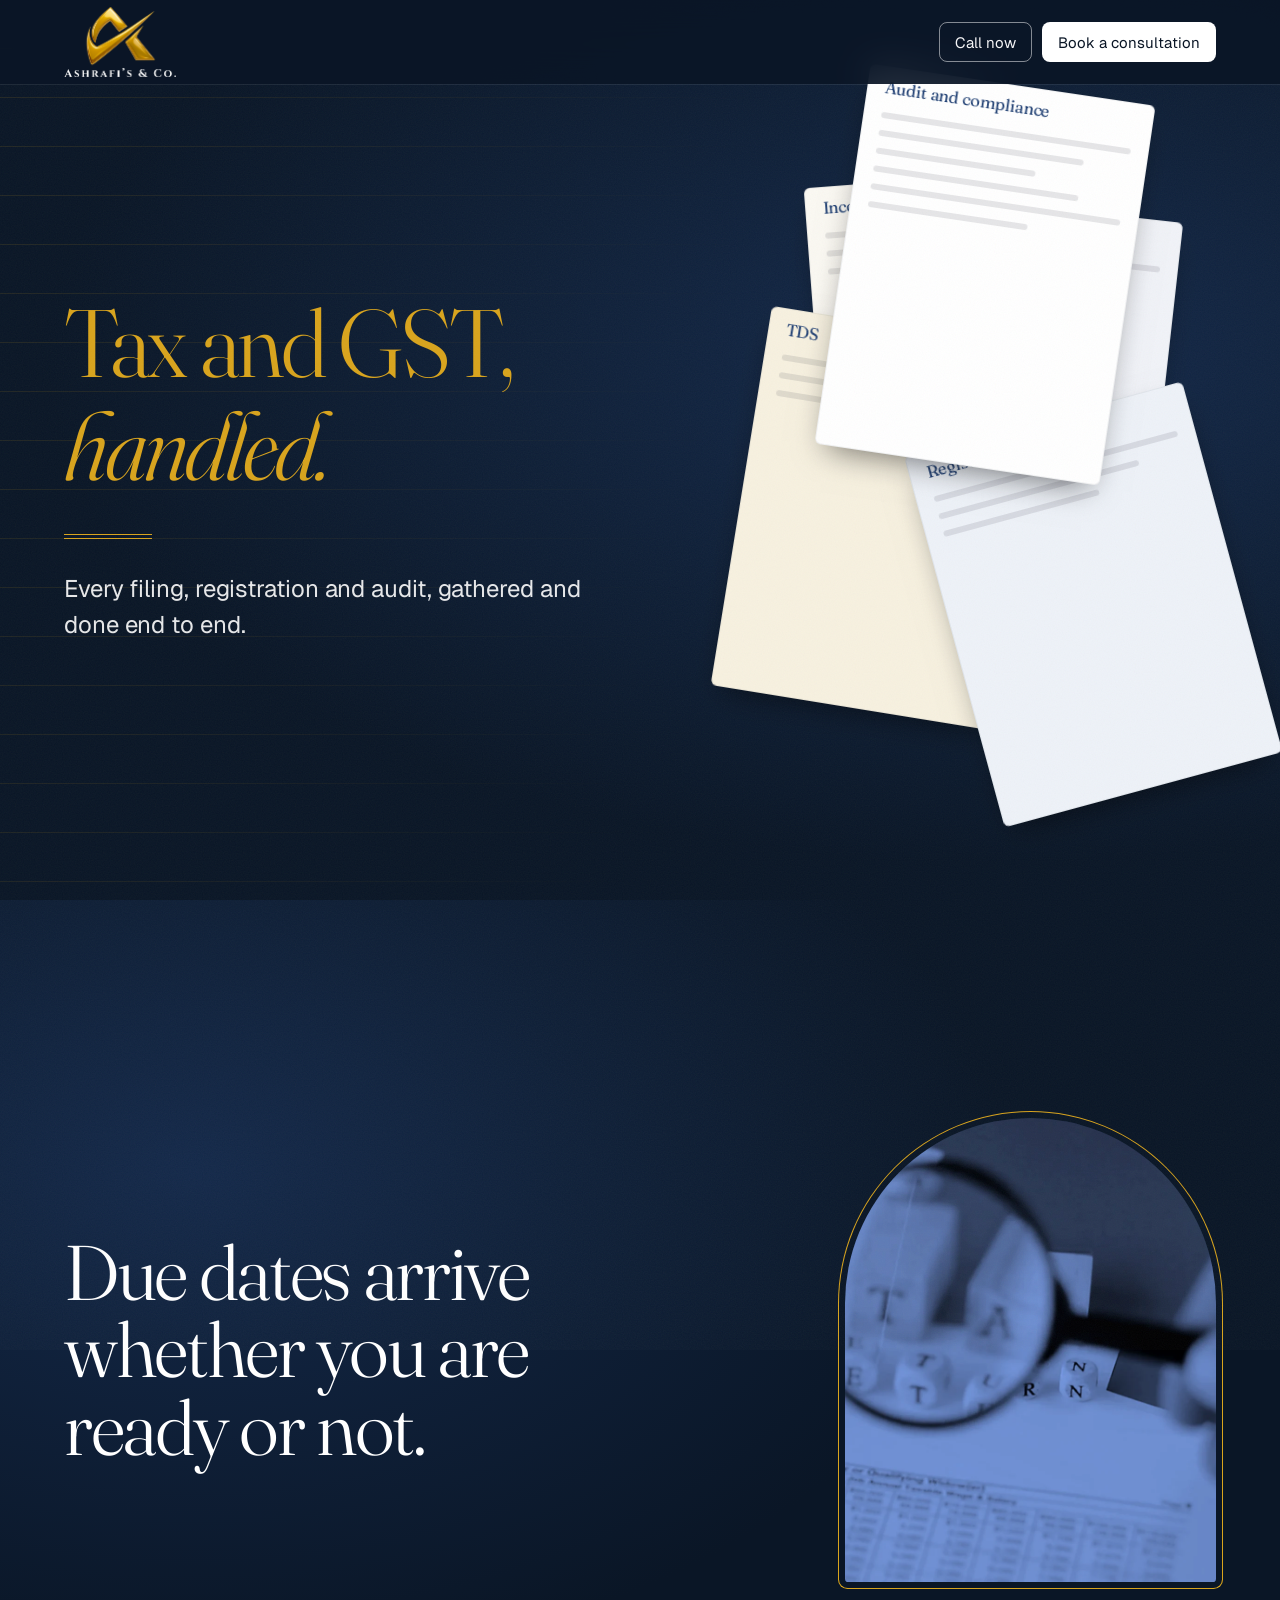
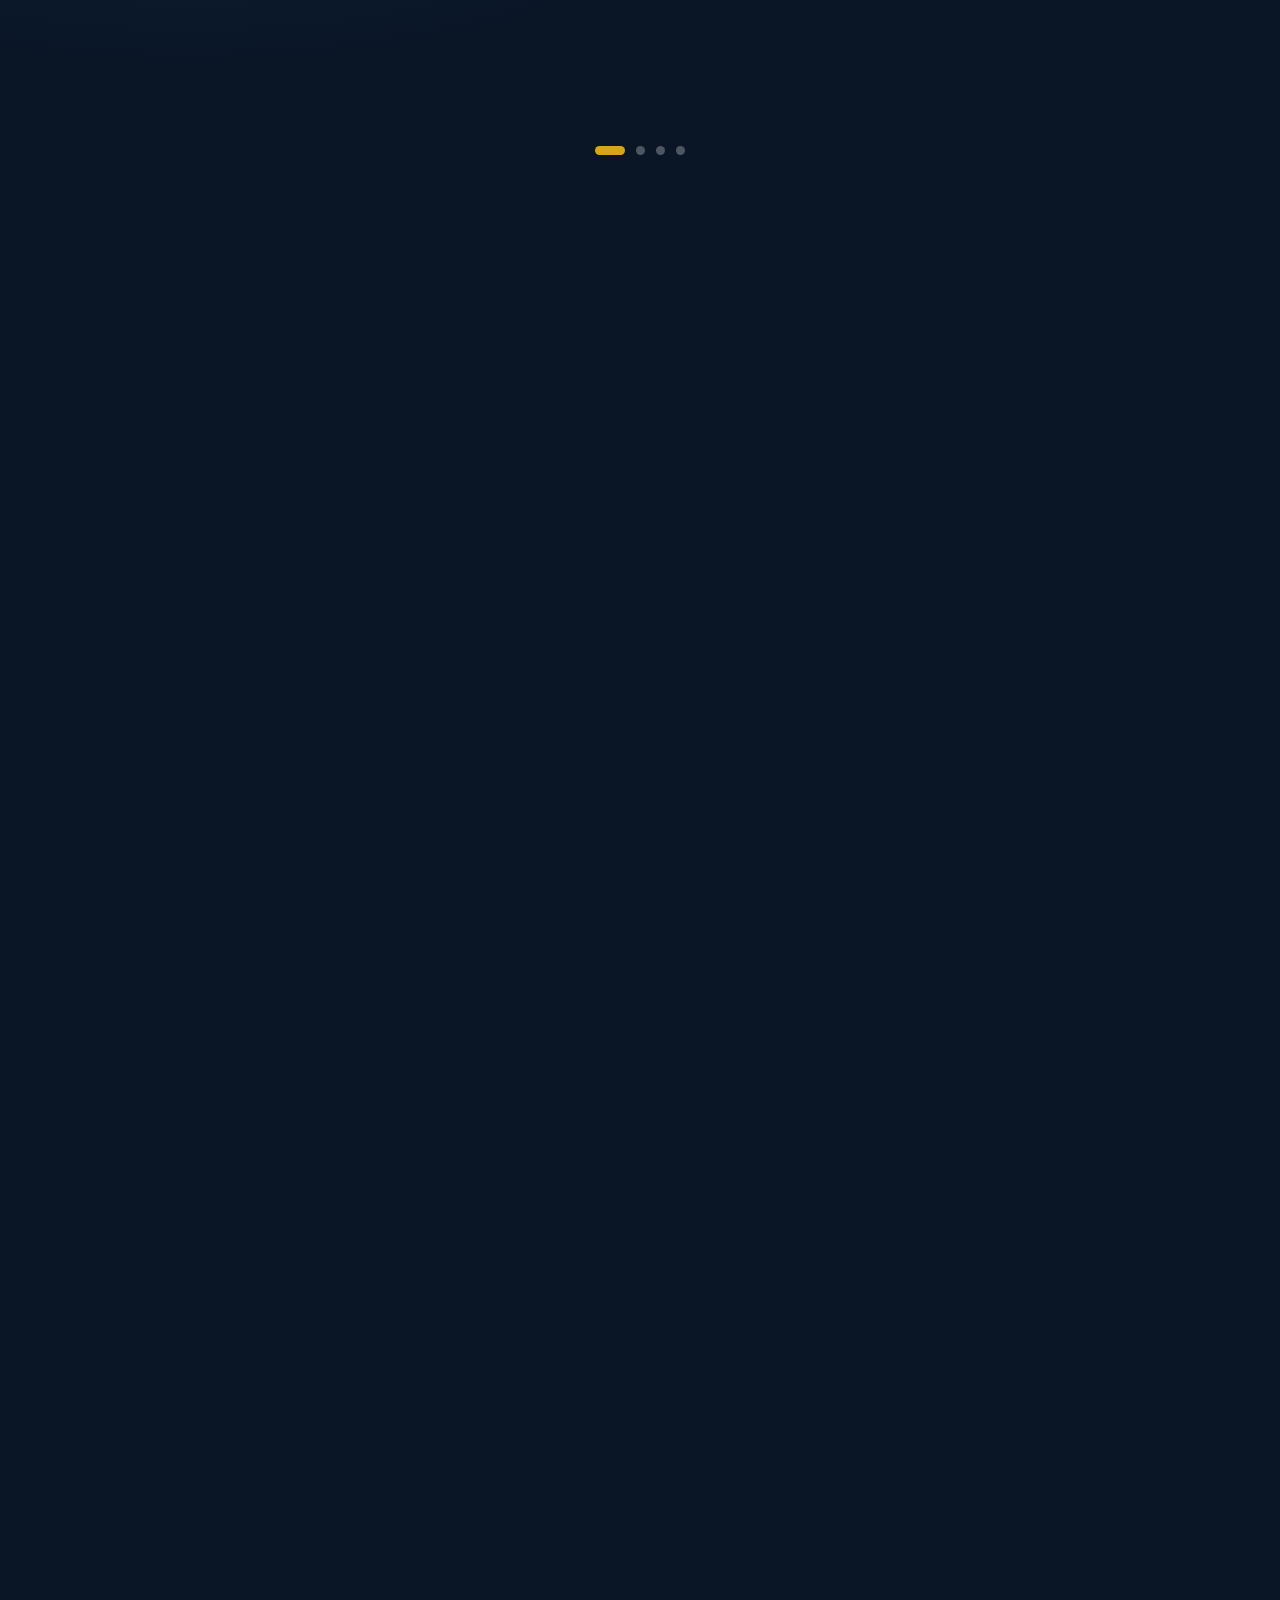
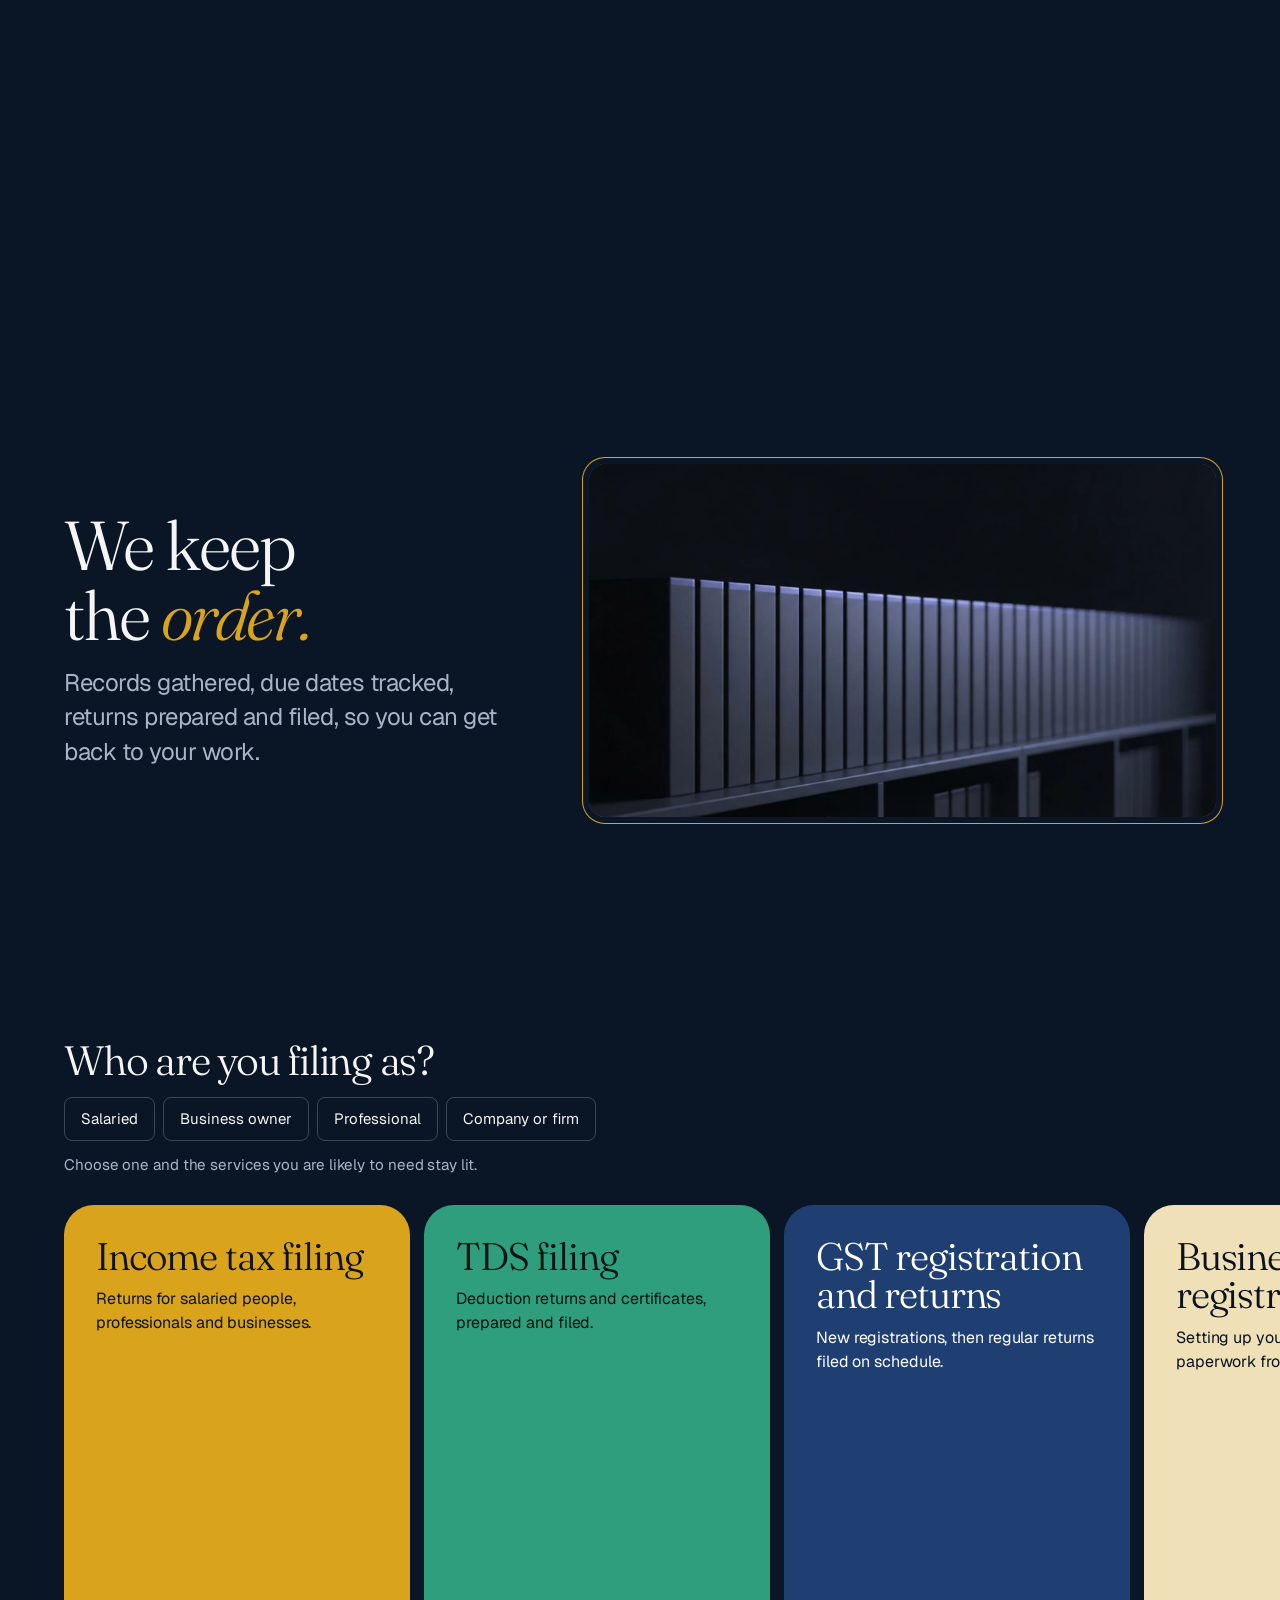
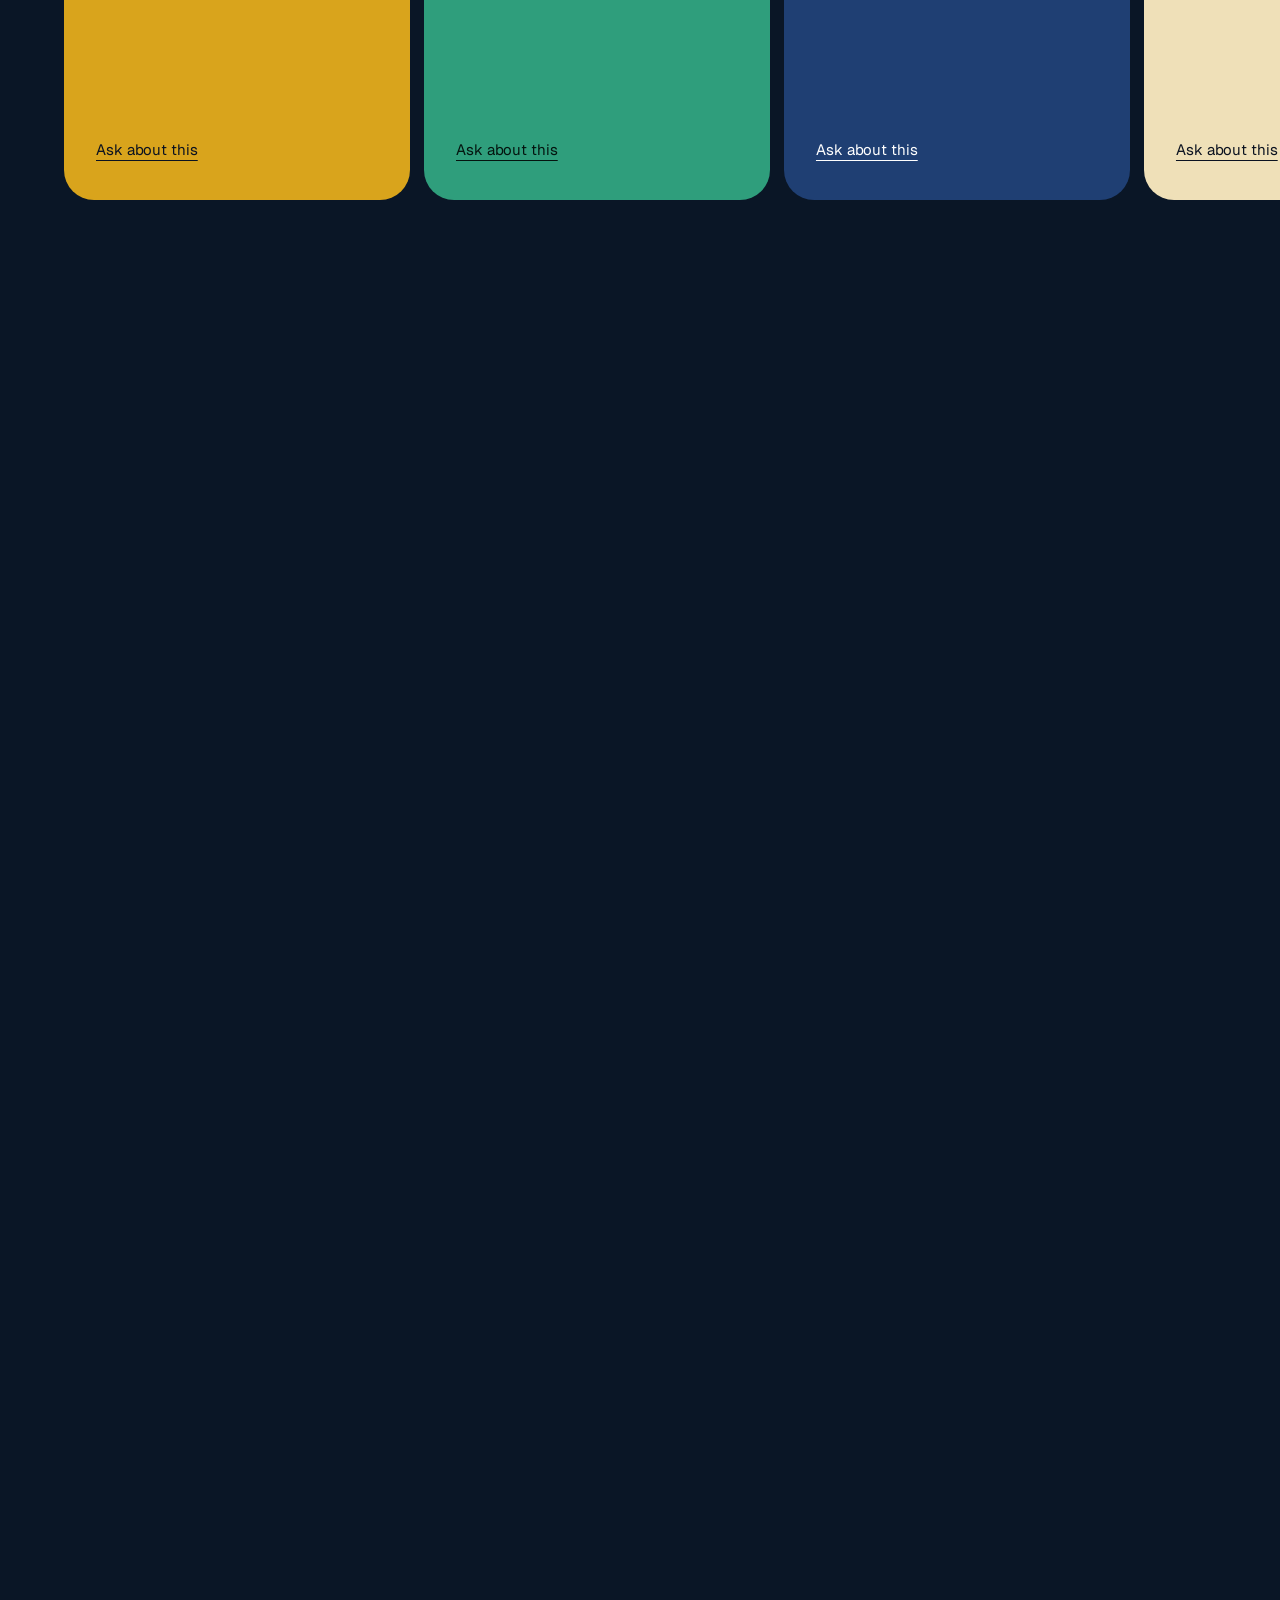
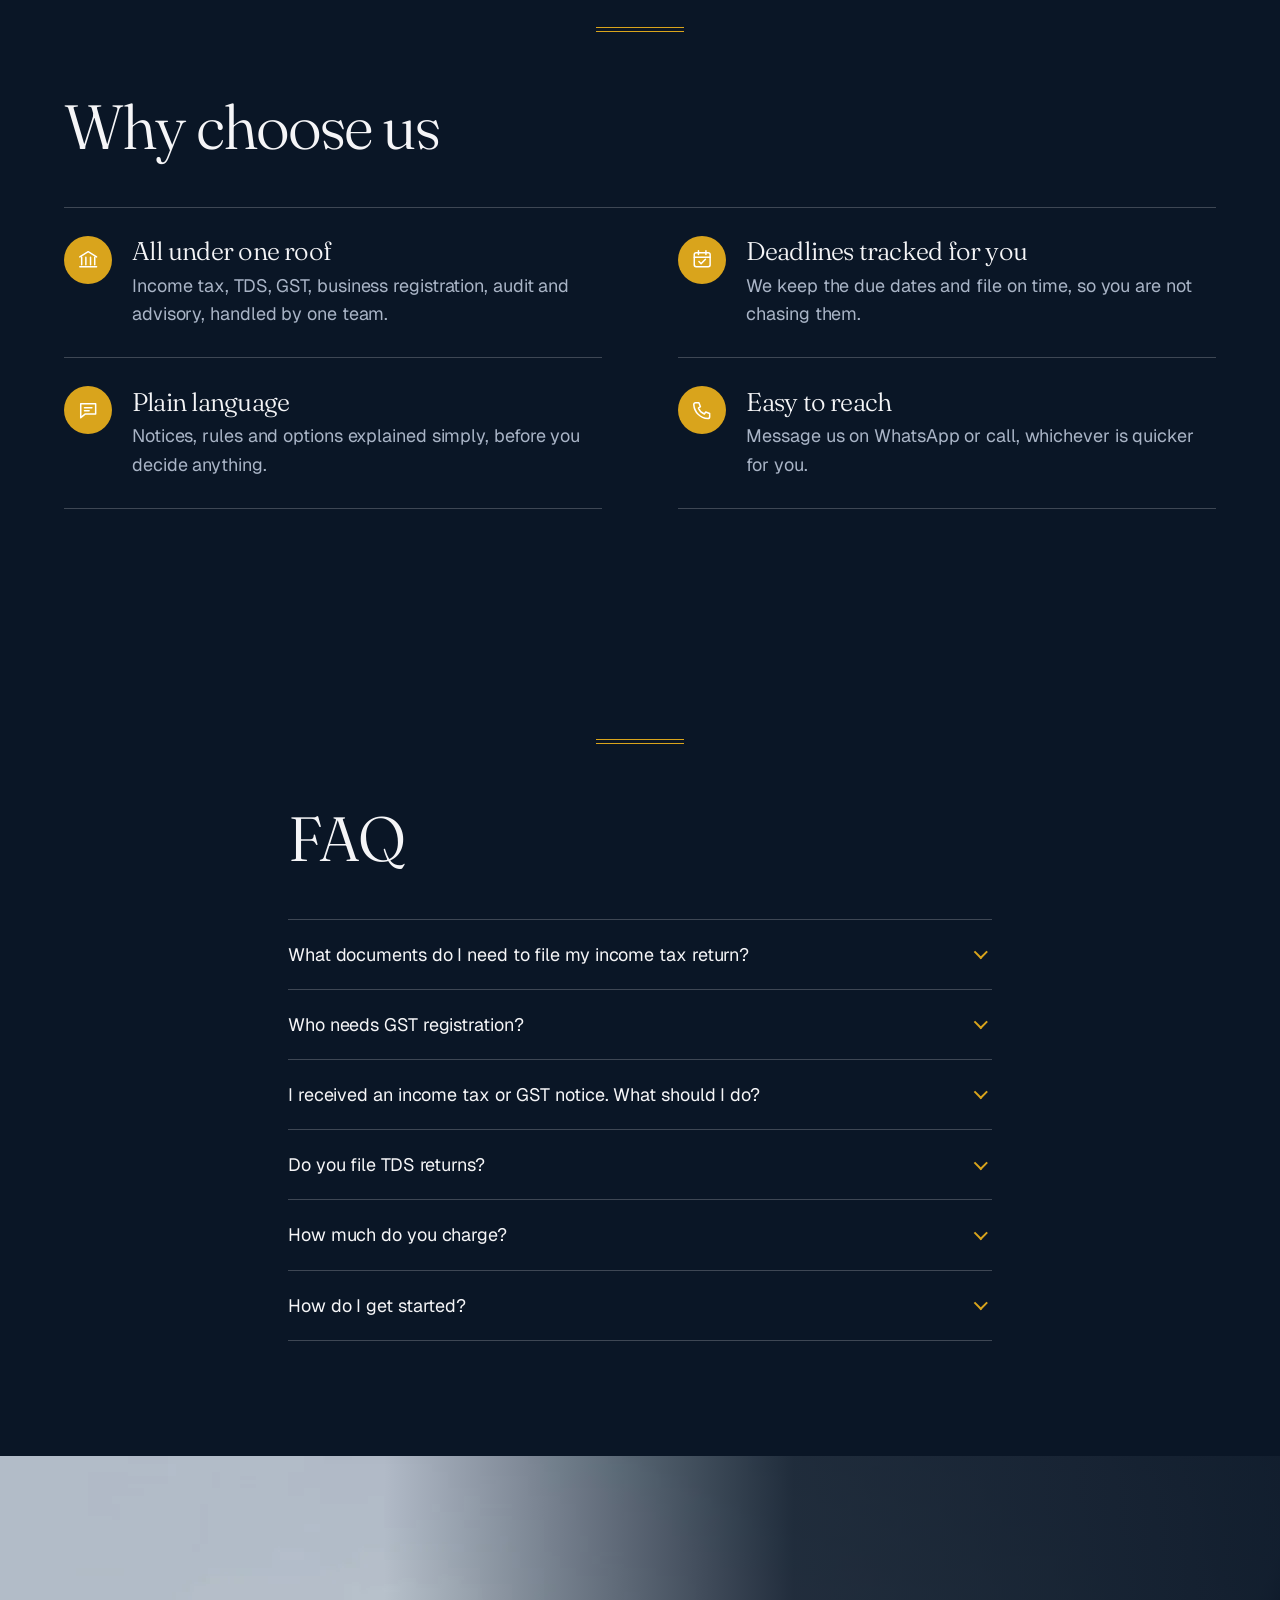
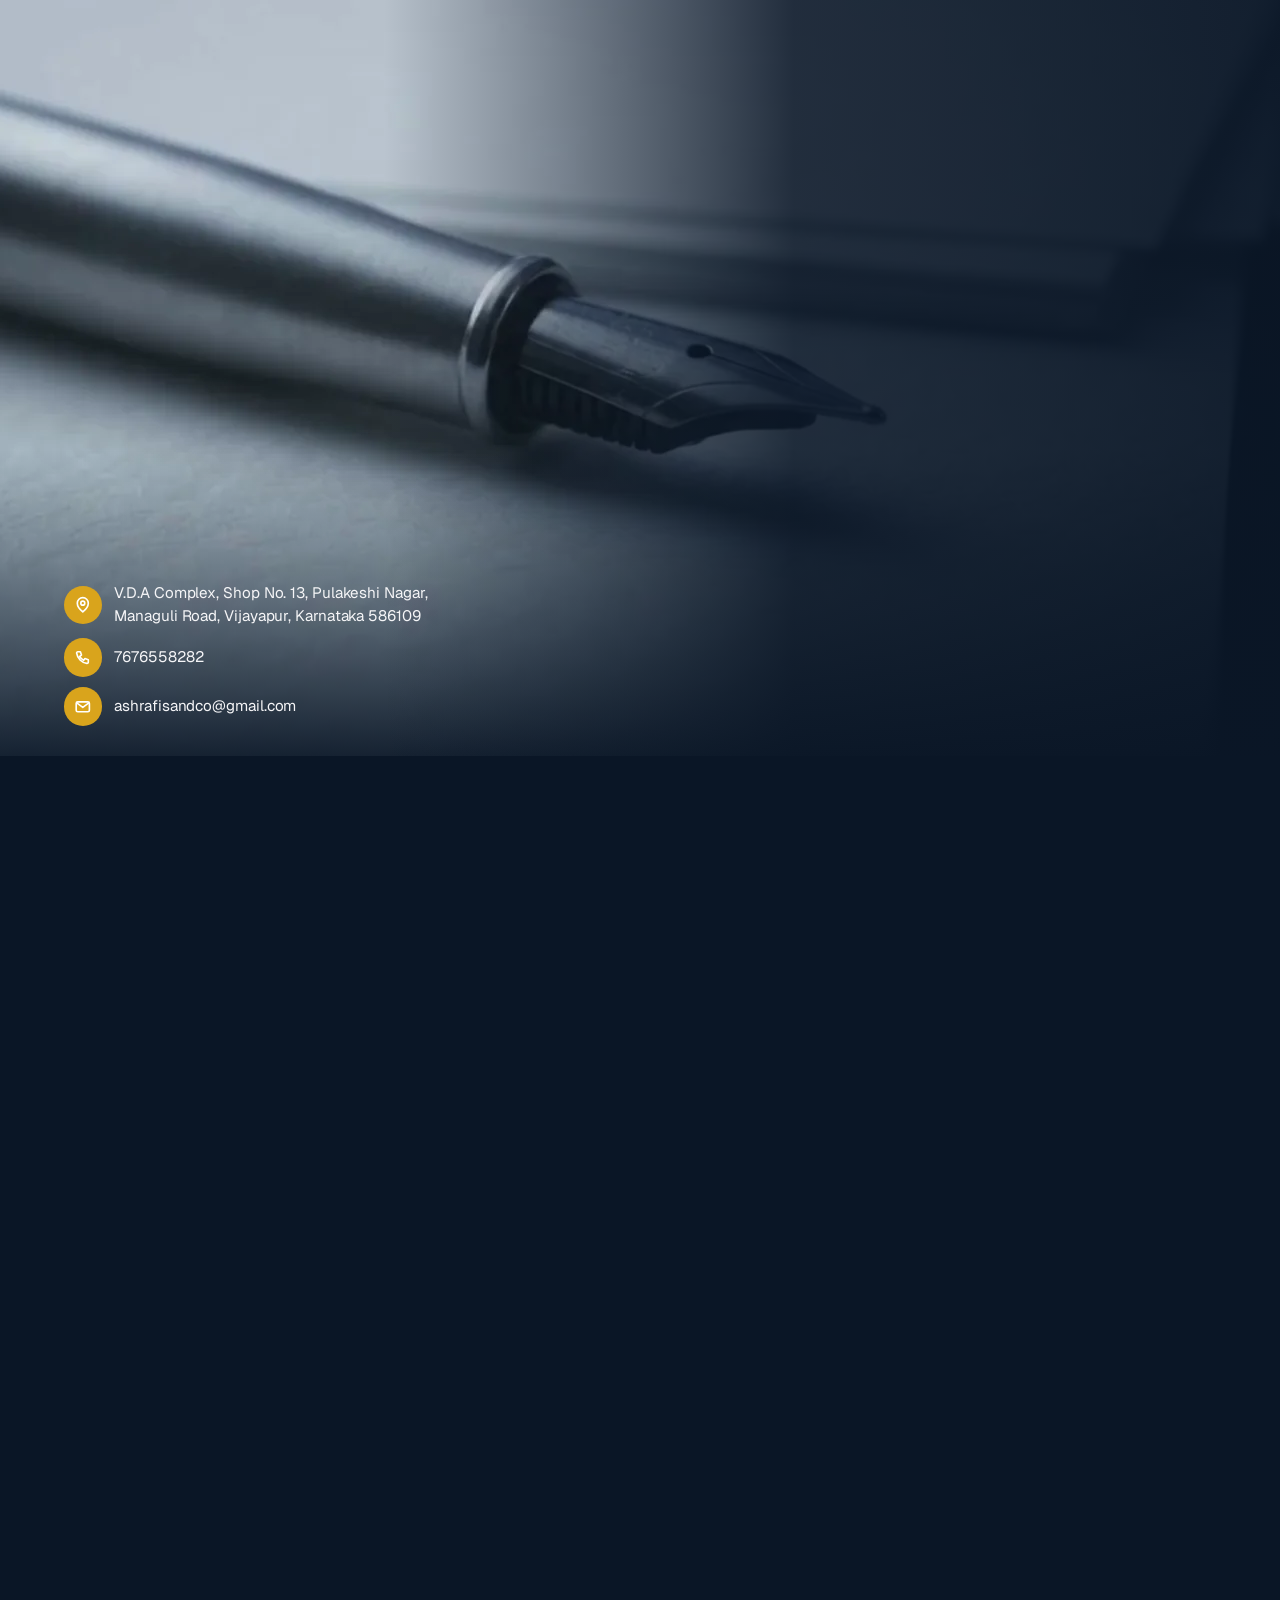
==== site/index.html @ e4cc7197 "initialsetup" ====
<!doctype html>
<html lang="en">
<head>
<meta charset="utf-8">
<meta name="viewport" content="width=device-width, initial-scale=1, viewport-fit=cover">
<title>Ashrafi's &amp; Co. | Income tax and GST practitioners in Vijayapur</title>
<meta name="description" content="Income tax filing, TDS, GST registration and returns, business registration, audit and compliance, and financial advisory from Ashrafi's &amp; Co. in Vijayapur.">
<meta name="theme-color" content="#0a1626">
<meta property="og:title" content="Ashrafi's &amp; Co. | Income tax and GST practitioners">
<meta property="og:description" content="End to end tax and compliance solutions in Vijayapur. Book a consultation or call now.">
<meta property="og:type" content="website">
<script>document.documentElement.classList.add('js')</script>
<link rel="icon" type="image/png" href="assets/favicon.png">
<link rel="preconnect" href="https://fonts.googleapis.com">
<link rel="preconnect" href="https://fonts.gstatic.com" crossorigin>
<link rel="stylesheet" href="https://fonts.googleapis.com/css2?family=Fraunces:ital,opsz,wght@0,9..144,300..500;1,9..144,300..500&family=Geist:wght@300;400;500&display=swap">
<link rel="stylesheet" href="scrollcraft.css">
<script type="application/ld+json">
{
  "@context": "https://schema.org",
  "@type": "AccountingService",
  "name": "Ashrafi's & Co.",
  "description": "Income tax and GST practitioners offering TDS filing, income tax filing, GST registration and returns, business registration, audit and compliance, and financial advisory.",
  "email": "ashrafisandco@gmail.com",
  "telephone": "+917676558282",
  "address": {
    "@type": "PostalAddress",
    "streetAddress": "V.D.A Complex, Shop No. 13, Pulakeshi Nagar, Managuli Road",
    "addressLocality": "Vijayapur",
    "addressRegion": "Karnataka",
    "postalCode": "586109",
    "addressCountry": "IN"
  }
}
</script>
<style>
  /* Origin-style tokens: near-black canvas, one violet accent, two faces. */
  :root {
    --sc-canvas:     #0a1626;
    --sc-surface:    #101f36;
    --sc-ink:        #f5f5f7;
    --sc-ink-soft:   #a9b4c6;
    --sc-accent:     #d9a41c;
    --sc-accent-ink: #0a1626;
    --sc-font-display: "Fraunces", "Iowan Old Style", Georgia, serif;
    --sc-font-text:    "Geist", system-ui, -apple-system, "Segoe UI", sans-serif;
    --sc-font-mono:    "Geist", system-ui, sans-serif;

    --graphite: #1b2a44;
    --steel:    #27406a;
    --bar-h:  5.25rem;
    --dock-h: 4.75rem;
    --r-btn:  8px;
    --r-tile: 30px;
    --gold: #d9a41c;
    --blue: #1f3f73;
  }

  /* ---------- type ---------- */
  .disp { font-family: var(--sc-font-display); font-weight: 320; font-optical-sizing: auto; letter-spacing: -0.03em; line-height: 1; }
  .disp em { font-style: italic; color: var(--sc-accent); }
  .label { font-size: var(--sc-t-xs); letter-spacing: 0.14em; text-transform: uppercase; color: var(--sc-ink-soft); }

  /* ---------- buttons ---------- */
  .btn {
    display: inline-flex; align-items: center; justify-content: center; gap: 0.6rem;
    min-height: 3rem; padding: 0.75rem 1.15rem;
    border: 1px solid transparent; border-radius: var(--r-btn);
    font-size: 1rem; font-weight: 400; line-height: 1; letter-spacing: 0;
    text-decoration: none; white-space: nowrap; cursor: pointer;
    transition: background-color 140ms var(--sc-ease-out), color 140ms var(--sc-ease-out),
                border-color 140ms var(--sc-ease-out), transform 120ms var(--sc-ease-out);
  }
  .btn:active { transform: scale(0.97); }
  .btn svg { width: 1.05em; height: 1.05em; flex: none; }
  .btn--primary { background: #fff; color: #0a1626; }
  .btn--ghost   { background: transparent; color: var(--sc-ink); border-color: rgb(255 255 255 / 0.5); }
  @media (hover: hover) and (pointer: fine) {
    .btn--primary:hover { background: #e6e6ec; }
    .btn--ghost:hover   { background: rgb(255 255 255 / 0.1); border-color: #fff; }
  }
  .cta-row { display: flex; flex-wrap: wrap; gap: 0.75rem; margin-top: var(--sc-6); }

  /* ---------- chrome ---------- */
  .site-bar {
    position: fixed; inset: 0 0 auto 0; height: var(--bar-h); z-index: var(--sc-z-chrome);
    display: flex; align-items: center; justify-content: space-between;
    padding-inline: var(--sc-gutter);
    background: rgb(10 22 38 / 0.9); box-shadow: 0 1px 0 rgb(255 255 255 / 0.08);
    -webkit-backdrop-filter: blur(18px); backdrop-filter: blur(18px);
  }
  .mark { font-size: 1.4rem; text-decoration: none; white-space: nowrap; }
  .mark i { font-style: italic; }
  .mark { display: inline-flex; align-items: center; }
  .mark__logo { height: 4.4rem; width: auto; display: block; }
  .site-bar__cta { display: flex; gap: 0.6rem; }
  .site-bar .btn { min-height: 2.5rem; padding: 0.55rem 0.95rem; font-size: 0.9375rem; }

  .dock { display: none; }
  @media (max-width: 640px) {
    .site-bar__cta { display: none; }
    .dock {
      display: grid; grid-template-columns: 1fr 1.4fr; gap: 0.5rem;
      position: fixed; inset: auto 0 0 0; z-index: var(--sc-z-chrome);
      padding: 0.65rem var(--sc-5) calc(0.65rem + env(safe-area-inset-bottom));
      background: color-mix(in oklab, var(--sc-canvas) 84%, transparent);
      -webkit-backdrop-filter: blur(18px); backdrop-filter: blur(18px);
    }
    .dock .btn { min-height: 3rem; padding-inline: 0.75rem; }
    .cta-row--close { display: none; }
  }

  /* ---------- 1 · hero ---------- */
  .hero { max-width: min(60rem, 88vw); }
  .hero h1 { color: var(--sc-accent); font-size: clamp(2.6rem, 1.4rem + 4.8vw, 5.6rem); }
  .hero .sc-lede { margin-top: var(--sc-5); max-width: 40ch; color: var(--sc-ink); }
  @media (max-width: 860px) {
    .sc-copy--lead { bottom: calc(var(--dock-h) + 1.25rem); }
    /* Below 860px the copy spans the frame, so the corner scrim becomes a taller
       band that reaches the top of the text block. */
    .act-hero .sc-scrim--lead {
      background: linear-gradient(to top,
        color-mix(in oklab, var(--sc-canvas) 96%, transparent) 0%,
        color-mix(in oklab, var(--sc-canvas) 88%, transparent) 46%,
        color-mix(in oklab, var(--sc-canvas) 42%, transparent) 70%,
        transparent 92%);
    }
    /* A 16:9 clip in a portrait frame keeps only its middle. Steer the crop. */
    .act-hero .sc-stage__poster, .act-hero video { object-position: 60% 50%; }
    .act-close .sc-stage__poster, .act-close video { object-position: 30% 50%; }
  }
  /* The footage is bright, so the scrim is heavier than the original dark clip needed. */
  .act-hero .sc-scrim--lead {
    background:
      linear-gradient(to top, color-mix(in oklab, var(--sc-canvas) 92%, transparent) 0%,
        color-mix(in oklab, var(--sc-canvas) 70%, transparent) 34%, transparent 70%),
      linear-gradient(to right, color-mix(in oklab, var(--sc-canvas) 60%, transparent) 0%, transparent 60%);
  }
  @media (min-width: 861px) {
    .hero .sc-lede { font-size: var(--sc-t-lg); }
  }

  /* ---------- 1 · hero: papers on a navy desk gather into one file ---------- */
  .hero-s {
    position: relative; min-height: 100svh; display: flex; align-items: center;
    padding: calc(var(--bar-h) + 2rem) 0 clamp(3rem, 6vw, 5rem);
    background: radial-gradient(120% 90% at 78% 40%, #14294a 0%, #0a1626 62%);
    color: #fff; overflow: hidden;
  }
  .hero-s::before {
    content: ""; position: absolute; inset: 0; pointer-events: none;
    background: repeating-linear-gradient(to bottom, transparent 0 3rem, rgb(217 164 28 / 0.13) 3rem calc(3rem + 1px));
    -webkit-mask-image: linear-gradient(100deg, #000 0%, transparent 55%);
    mask-image: linear-gradient(100deg, #000 0%, transparent 55%);
  }
  .hero-s__grid { position: relative; max-width: none; display: grid; grid-template-columns: minmax(0, 1.05fr) minmax(0, 0.95fr); gap: clamp(2rem, 5vw, 5rem); align-items: center; }
  .hero-s__h { margin: 0; font-size: clamp(3.1rem, 1.5rem + 5.6vw, 6.6rem); line-height: 0.98; color: var(--gold); }
  .hero-s__h .hl { display: block; overflow: hidden; padding-bottom: 0.1em; }
  .hero-s__h .hl > span { display: inline-block; }
  .hero-s__h em { color: inherit; }
  .hero-s__rule { display: block; width: 5.5rem; height: 5px; margin: clamp(1.25rem, 2.5vw, 2rem) 0; border-block: 1px solid var(--gold); transform-origin: left center; }
  .hero-s__lede { margin: 0; max-width: 34ch; font-size: var(--sc-t-lg); line-height: 1.5; color: rgb(255 255 255 / 0.9); }
  .hero-s__art { justify-self: end; width: min(100%, 30rem); }
  .desk { position: relative; width: 100%; aspect-ratio: 4 / 5; }
  .sheet {
    position: absolute; left: 50%; top: 50%; width: 60%; aspect-ratio: 3 / 4; margin: -40% 0 0 -30%;
    padding: 0.55rem 1.1rem 1.1rem; border-radius: 6px; background: #fbf9f3;
    transform: translate(0, calc(var(--y) + 2.6rem)) rotate(var(--r));
    box-shadow: 0 14px 30px -12px rgb(0 0 0 / 0.55), inset 0 0 0 1px rgb(11 18 32 / 0.06);
  }
  .sheet:nth-child(2) { background: #f1f3f8; }
  .sheet:nth-child(3) { background: #f7f1e0; }
  .sheet:nth-child(4) { background: #eef2f8; }
  .sheet:nth-child(5) { background: #fff; }
  .sheet b { display: block; font-family: var(--sc-font-display); font-weight: 400; font-size: 1.05rem; line-height: 1.6rem; color: var(--blue); letter-spacing: -0.01em; }
  .sheet i { display: block; height: 6px; margin-top: 0.75rem; border-radius: 3px; background: rgb(11 18 32 / 0.1); }
  .sheet i:nth-of-type(2n) { width: 82%; }
  .sheet i:nth-of-type(3n) { width: 64%; }
  .stamp { position: absolute; right: -6%; bottom: 9%; width: 68%; height: auto; transform: rotate(-6deg); filter: drop-shadow(0 12px 18px rgb(0 0 0 / 0.45)); }
  @media (max-width: 860px) {
    .hero-s { align-items: flex-start; }
    .hero-s__grid { grid-template-columns: 1fr; gap: 2rem; }
    .hero-s__art { justify-self: center; width: min(88%, 21rem); }
  }
  @media (max-width: 640px) { .hero-s { padding-bottom: calc(var(--dock-h) + 1.5rem); } }
  /* ---------- 2 · pressure (bare ground, authored silence) ---------- */
  .statements { background: #0a1626; }
  .pressure__stage { display: flex; align-items: center; overflow: hidden; background: radial-gradient(90% 80% at 15% 30%, #14294a 0%, #0a1626 70%); }
  .slides { flex: none; width: max-content; display: flex; }
  .slide { flex: none; width: 100vw; padding-inline: var(--sc-gutter); display: flex; align-items: center; }
  .slide__in { width: 100%; display: flex; align-items: center; justify-content: space-between; gap: clamp(2rem, 5vw, 5rem); will-change: opacity, transform; transform-origin: left center; }
  .pressure__line { margin: 0; max-width: 13ch; text-wrap: balance; font-size: clamp(2.5rem, 1rem + 4.8vw, 5.9rem); color: #fff; }
  .slide:nth-child(even) .pressure__line { color: var(--gold); }
  .slide__img { flex: none; margin: 0; width: min(29vw, 27rem); aspect-ratio: 4 / 5; overflow: hidden; border-radius: 999px 999px 18px 18px; background: #101f36; box-shadow: 0 0 0 6px #0a1626, 0 0 0 7px var(--gold); }
  .slide__img img { width: 100%; height: 100%; object-fit: cover; display: block; }
  .pressure__meter { position: absolute; left: 0; right: 0; bottom: clamp(1.75rem, 5vh, 3rem); display: flex; justify-content: center; align-items: center; gap: 0.7rem; }
  .dot { display: block; width: 0.55rem; height: 0.55rem; border-radius: 999px; background: rgb(255 255 255 / 0.28); transition: width 320ms var(--sc-ease-out), background-color 320ms var(--sc-ease-out); }
  .dot.is-on { width: 1.9rem; background: var(--gold); }
  @media (max-width: 860px) {
    .slide__in { flex-direction: column-reverse; align-items: flex-start; justify-content: center; gap: 1.5rem; }
    .slide__img { width: min(46vw, 13rem); }
    .pressure__line { max-width: 100%; font-size: clamp(2rem, 1rem + 5vw, 3.2rem); }
  }  .turn { padding-block: var(--sc-8) var(--sc-section); }
  .turn__grid {
    display: grid; grid-template-columns: minmax(0, 5fr) minmax(0, 7fr);
    gap: clamp(2rem, 6vw, 6rem); align-items: center;
  }
  .turn h2 { font-size: clamp(2.4rem, 1.6rem + 3.4vw, 4.6rem); }
  .turn .sc-lede { color: var(--sc-ink-soft); max-width: 34ch; }
  .turn__fig { margin: 0; }
  .turn__fig img { width: 100%; height: auto; border-radius: 16px; display: block; box-shadow: 0 0 0 6px #0a1626, 0 0 0 7px var(--gold); }
  .js .turn__fig { opacity: 0; transform: translateY(28px) scale(0.965); transition: opacity 900ms var(--sc-ease-out), transform 1200ms var(--sc-ease-out); }
  .js .turn__fig.is-in { opacity: 1; transform: none; }  @media (max-width: 860px) {
    .turn__grid { grid-template-columns: 1fr; }
    .turn { padding-top: var(--sc-7); }
  }

  /* ---------- 4 · services, and who you are (the peak) ---------- */
  .services__stage {
    display: flex; flex-direction: column;
    padding-top: calc(var(--bar-h) + 1.5rem); padding-bottom: 2rem;
  }
  .who { flex: none; padding-inline: var(--sc-gutter); margin-bottom: clamp(1rem, 3vh, 2rem); }
  .who__q { margin: 0; font-size: clamp(1.7rem, 1.2rem + 1.7vw, 2.8rem); }
  .chips { display: flex; flex-wrap: wrap; gap: 0.5rem; margin-top: var(--sc-4); }
  .chip {
    min-height: 2.75rem; padding: 0.55rem 1rem;
    border: 1px solid var(--sc-hairline-strong); border-radius: var(--r-btn);
    background: transparent; color: var(--sc-ink); cursor: pointer;
    font-size: 0.9375rem; line-height: 1.1;
    transition: background-color 140ms var(--sc-ease-out), color 140ms var(--sc-ease-out),
                border-color 140ms var(--sc-ease-out), transform 120ms var(--sc-ease-out);
  }
  .chip:active { transform: scale(0.97); }
  .chip[aria-pressed="true"] { background: var(--gold); border-color: var(--gold); color: #0a1626; font-weight: 500; }
  @media (hover: hover) and (pointer: fine) {
    .chip:hover { background: var(--steel); border-color: var(--steel); }
    .chip[aria-pressed="true"]:hover { background: var(--gold); border-color: var(--gold); }
  }
  .who__hint { margin: var(--sc-3) 0 0; min-height: 1.5em; font-size: var(--sc-t-sm); color: var(--sc-ink-soft); }

  .rail { flex: 1 1 auto; min-height: 0; gap: 0.9rem; padding-inline: var(--sc-gutter); }
  .tile {
    --tile: #d9a41c; --tile-ink: #0b1220;
    flex: 0 0 auto; width: clamp(16.5rem, 27vw, 23rem);
    display: flex; flex-direction: column; justify-content: space-between; gap: var(--sc-6);
    padding: 2rem; border-radius: var(--r-tile);
    background: var(--tile); color: var(--tile-ink);
    transition: background-color 260ms var(--sc-ease-out), color 260ms var(--sc-ease-out);
  }
  .tile h3 { margin: 0; font-size: clamp(1.75rem, 1.2rem + 1.5vw, 2.4rem); line-height: 1; }
  .tile p { margin: var(--sc-3) 0 0; font-size: 1rem; line-height: 1.5; max-width: 30ch; }
  .tile__go { align-self: flex-start; color: inherit; font-size: 0.9375rem; text-underline-offset: 0.3em; padding-block: 0.4rem; }
  .tile--income  { --tile: #d9a41c; --tile-ink: #0b1220; }
  .tile--tds     { --tile: #2f9e7c; --tile-ink: #04140f; }
  .tile--gst     { --tile: #1f3f73; --tile-ink: #ffffff; }
  .tile--reg     { --tile: #efe0b8; }
  .tile--audit   { --tile: #9fd5c3; }
  .tile--advisory{ --tile: #f5f5f7; --tile-ink: #0b1220; }
  .tile.is-off   { --tile: var(--graphite); --tile-ink: var(--sc-ink-soft); }
  @media (max-width: 640px) {
    .services__stage { padding-bottom: calc(var(--dock-h) + 0.75rem); }
    .tile { width: min(78vw, 19rem); padding: 1.5rem; }
    .chip { flex: 1 1 calc(50% - 0.5rem); }
  }
  @media (max-height: 640px) { .who__hint { display: none; } }

  /* ---------- 4b-d · why, about, faq (classic ledger rules) ---------- */
  .info { padding-block: var(--sc-section); }
  .info::before { content: ""; display: block; width: 5.5rem; height: 5px; margin: 0 auto clamp(2.5rem, 5vw, 4rem); border-block: 1px solid var(--gold); }
  .info--alt { background: #faf7f0; }
  .info__head { margin-bottom: var(--sc-7); }
  .info__h { margin: 0; font-size: clamp(2.2rem, 1.5rem + 3vw, 4rem); }
  .why { display: grid; grid-template-columns: repeat(2, minmax(0, 1fr)); column-gap: clamp(2rem, 6vw, 6rem); border-top: 1px solid var(--sc-hairline-strong); }
  .why__item { display: flex; gap: 1.25rem; align-items: flex-start; padding-block: 1.75rem; border-bottom: 1px solid var(--sc-hairline-strong); }
  .why__ic { flex: none; display: grid; place-items: center; width: 3rem; height: 3rem; border-radius: 50%; background: var(--gold); color: #fff; }
  .why__ic svg { width: 1.4rem; height: 1.4rem; }
  .why__item h3 { margin: 0.1rem 0 0.4rem; font-size: 1.6rem; line-height: 1.1; }
  .why__item p { margin: 0; color: var(--sc-ink-soft); line-height: 1.6; max-width: 40ch; }
  .about { display: grid; grid-template-columns: minmax(0, 6fr) minmax(0, 5fr); gap: clamp(2rem, 6vw, 6rem); align-items: center; }
  .about .sc-lede { color: var(--sc-ink-soft); max-width: 44ch; }
  .facts { display: grid; border-top: 1px solid var(--sc-hairline-strong); }
  .fact { display: flex; align-items: baseline; justify-content: space-between; gap: 1rem; padding: 1.25rem 0; border-bottom: 1px solid var(--sc-hairline-strong); }
  .fact__v { font-size: 2.4rem; color: var(--sc-accent); }
  .fact__k { color: var(--sc-ink-soft); }
  .faq { max-width: 52rem; }
  .faq__list details { border-top: 1px solid var(--sc-hairline-strong); }
  .faq__list details:last-child { border-bottom: 1px solid var(--sc-hairline-strong); }
  .faq__list summary { cursor: pointer; list-style: none; padding: 1.25rem 2.5rem 1.25rem 0; position: relative; font-size: 1.125rem; transition: color 160ms var(--sc-ease-out); }
  .faq__list summary:hover { color: var(--gold); }
  .faq__list summary::-webkit-details-marker { display: none; }
  .faq__list summary::after { content: ""; position: absolute; right: 0.4rem; top: 50%; width: 0.6rem; height: 0.6rem; margin-top: -0.45rem; border-right: 2px solid var(--gold); border-bottom: 2px solid var(--gold); transform: rotate(45deg); transition: transform 220ms var(--sc-ease-out); }
  .faq__list details[open] summary::after { transform: rotate(-135deg); margin-top: -0.1rem; }
  .faq__list details p { margin: 0 0 1.25rem; max-width: 60ch; color: var(--sc-ink-soft); line-height: 1.6; }
  @media (max-width: 860px) { .why { grid-template-columns: 1fr; } .about { grid-template-columns: 1fr; } }

  /* ---------- focus + hover polish ---------- */
  :where(a, button, summary):focus-visible { outline: 2px solid var(--gold); outline-offset: 3px; border-radius: 6px; }
  @media (hover: hover) and (pointer: fine) {
    .tile { transition: background-color 260ms var(--sc-ease-out), color 260ms var(--sc-ease-out), translate 220ms var(--sc-ease-out); }
    .tile:not(.is-off):hover { translate: 0 -6px; }
  }
  /* ---------- 5 · close ---------- */
  .close__scrim {
    background:
      linear-gradient(to left,
        color-mix(in oklab, var(--sc-canvas) 94%, transparent) 0%,
        color-mix(in oklab, var(--sc-canvas) 86%, transparent) 38%,
        transparent 70%),
      linear-gradient(to top,
        color-mix(in oklab, var(--sc-canvas) 92%, transparent) 0%,
        transparent 34%);
  }
  .close__copy {
    position: absolute; z-index: var(--sc-z-copy);
    right: var(--sc-gutter); top: 50%; translate: 0 -52%;
    width: min(31rem, 42vw);
  }
  .close__copy h2 { margin: 0; font-size: clamp(2.3rem, 1.5rem + 3vw, 4.2rem); }
  .bring { margin-top: var(--sc-6); }
  .bring__h { margin: 0 0 var(--sc-3); }
  .bring ul { list-style: none; margin: 0; padding: 0; }
  .bring li { padding-block: 0.5rem; border-top: 1px solid var(--sc-hairline-strong); font-size: 0.9375rem; color: var(--sc-ink); }
  .bring li:last-child { border-bottom: 1px solid var(--sc-hairline-strong); }
  .foot {
    position: absolute; z-index: var(--sc-z-copy); left: var(--sc-gutter); bottom: 1.75rem; right: var(--sc-gutter);
    display: flex; flex-direction: column; align-items: flex-start; gap: 0.35rem;
    font-size: var(--sc-t-sm); color: var(--sc-ink); line-height: 1.5;
  }
  .foot__row { display: flex; align-items: center; gap: 0.75rem; font-style: normal; max-width: 42ch; text-decoration: none; padding-block: 0.15rem; }
  .foot a.foot__row span:last-child { text-underline-offset: 0.25em; }
  .foot__ic { display: grid; place-items: center; flex: none; width: 2.4rem; height: 2.4rem; border-radius: 50%; background: var(--gold); color: #fff; }
  .foot__ic svg { width: 1.1rem; height: 1.1rem; }
  @media (max-width: 860px) {
    .close__copy { left: var(--sc-gutter); right: var(--sc-gutter); width: auto; top: auto; bottom: 10.5rem; translate: none; }
    .close__scrim {
      background: linear-gradient(to top,
        color-mix(in oklab, var(--sc-canvas) 95%, transparent) 0%,
        color-mix(in oklab, var(--sc-canvas) 90%, transparent) 52%,
        transparent 82%);
    }
    .foot { bottom: calc(var(--dock-h) + 0.5rem); }
    .bring li { padding-block: 0.4rem; font-size: 0.875rem; }
  }
  @media (max-width: 640px) {
    .foot { display: block; font-size: 0.8125rem; }
    .foot__ic { width: 1.9rem; height: 1.9rem; }
    .foot__ic svg { width: 0.95rem; height: 0.95rem; }
    .close__copy { bottom: 21rem; }
    .close__copy h2 { font-size: clamp(1.9rem, 1.3rem + 3vw, 2.4rem); }
  }
  @media (max-width: 640px) and (max-height: 700px) {
    .bring li:nth-child(n+4) { display: none; }
  }

  @media (prefers-reduced-motion: reduce) {
    .tile, .chip, .btn { transition: none; }
  }
</style>
</head>
<body>

<div class="sc-grain" aria-hidden="true"></div>

<header class="site-bar">
  <a class="mark disp" href="#top" aria-label="Ashrafi's and Co., back to top"><img class="mark__logo" src="assets/logo.png" alt="Ashrafi's &amp; Co." width="900" height="566"></a>
  <div class="site-bar__cta">
    <a class="btn btn--ghost" href="tel:+917676558282">Call now</a>
    <a class="btn btn--primary" data-book href="https://wa.me/917676558282?text=Hello%20Ashrafi%27s%20%26%20Co.%2C%20I%20would%20like%20to%20book%20a%20consultation." target="_blank" rel="noopener">Book a consultation</a>
  </div>
</header>

<nav class="dock" aria-label="Contact">
  <a class="btn btn--ghost" href="tel:+917676558282">Call now</a>
  <a class="btn btn--primary" data-book href="https://wa.me/917676558282?text=Hello%20Ashrafi%27s%20%26%20Co.%2C%20I%20would%20like%20to%20book%20a%20consultation." target="_blank" rel="noopener">Book a consultation</a>
</nav>

<main id="top">

  <!-- 1 · CALM: the desk at night, scrubbed under the hand -->
  <section class="hero-s" data-sc-act="flow" data-sc-drift="#0a1626">
    <div class="sc-wrap hero-s__grid">
      <div class="hero-s__copy">
        <h1 class="sc-display disp hero-s__h" aria-label="Tax and GST, handled.">
          <span class="hl"><span>Tax and GST,</span></span>
          <span class="hl"><span><em>handled.</em></span></span>
        </h1>
        <span class="hero-s__rule" aria-hidden="true"></span>
        <p class="hero-s__lede">Every filing, registration and audit, gathered and done end to end.</p>
      </div>
      <div class="hero-s__art">
        <div class="desk" aria-hidden="true">
          <div class="sheet" style="--y:-136px;--r:-2deg"><b>Income tax</b><i></i><i></i><i></i></div>
          <div class="sheet" style="--y:-102px;--r:1.2deg"><b>GST</b><i></i><i></i><i></i></div>
          <div class="sheet" style="--y:-68px;--r:-1deg"><b>TDS</b><i></i><i></i><i></i></div>
          <div class="sheet" style="--y:-34px;--r:1.6deg"><b>Registration</b><i></i><i></i><i></i></div>
          <div class="sheet" style="--y:0px;--r:0deg"><b>Audit and compliance</b><i></i><i></i><i></i><i></i><i></i><i></i></div>
          <img class="stamp" src="assets/in-order.png" alt="" width="800" height="410">
        </div>
      </div>
    </div>
  </section>

  <!-- 2 · UNEASE: bare ground, four lines (authored silence, no media) -->
  <section class="statements" data-sc-act="pan" data-sc-span="3" data-sc-drift="#0a1626">
    <div data-sc-stage class="pressure__stage">
      <div class="slides" data-sc-pan="0">
        <div class="slide"><div class="slide__in"><p class="sc-display disp pressure__line">Due dates arrive whether you are ready or not.</p><figure class="slide__img"><img src="assets/slide-1.webp" alt="" width="900" height="1125" loading="lazy"></figure></div></div>
        <div class="slide"><div class="slide__in"><p class="sc-display disp pressure__line">Then a notice, in language nobody explains.</p><figure class="slide__img"><img src="assets/slide-2.webp" alt="" width="900" height="1125" loading="lazy"></figure></div></div>
        <div class="slide"><div class="slide__in"><p class="sc-display disp pressure__line">One mismatch, and interest starts to run.</p><figure class="slide__img"><img src="assets/slide-3.webp" alt="" width="900" height="1125" loading="lazy"></figure></div></div>
        <div class="slide"><div class="slide__in"><p class="sc-display disp pressure__line">None of it is your job.</p><figure class="slide__img"><img src="assets/slide-4.webp" alt="" width="900" height="1125" loading="lazy"></figure></div></div>
      </div>
      <div class="pressure__meter" aria-hidden="true"><i class="dot is-on"></i><i class="dot"></i><i class="dot"></i><i class="dot"></i></div>
    </div>
  </section>

  <!-- 3 · RELIEF: a wipe opens on order -->
  <section class="turn" data-sc-act="flow" data-sc-drift="#0d1c31">
    <div class="sc-wrap turn__grid">
      <div class="sc-stack" data-sc-in data-sc-stagger="70">
        <h2 class="sc-display disp">We keep the <em>order.</em></h2>
        <p class="sc-lede">Records gathered, due dates tracked, returns prepared and filed, so you can get back to your work.</p>
      </div>
      <figure class="turn__fig">
        <img src="assets/03-order.webp" width="1600" height="900" loading="lazy" alt="A long row of matching grey document folders on a shelf, lit along their edges by a thin blue-violet light.">
      </figure>
    </div>
  </section>

  <!-- 4 · CHOICE (peak): who are you, and which services are yours -->
  <section id="services" data-sc-act="pan" data-sc-span="4.2" data-sc-drift="#0a1626">
    <div data-sc-stage class="services__stage">
      <div class="who">
        <h2 class="sc-display disp who__q" id="who-q">Who are you filing as?</h2>
        <div class="chips" role="group" aria-labelledby="who-q">
          <button type="button" class="chip" data-profile="salaried" aria-pressed="false">Salaried</button>
          <button type="button" class="chip" data-profile="business" aria-pressed="false">Business owner</button>
          <button type="button" class="chip" data-profile="professional" aria-pressed="false">Professional</button>
          <button type="button" class="chip" data-profile="firm" aria-pressed="false">Company or firm</button>
        </div>
        <p class="who__hint" id="who-hint" aria-live="polite">Choose one and the services you are likely to need stay lit.</p>
      </div>

      <div class="rail" data-sc-pan="0.06">
        <article class="tile tile--income" data-svc="income" data-service="income tax filing">
          <div><h3 class="sc-display disp">Income tax filing</h3><p>Returns for salaried people, professionals and businesses.</p></div>
          <a class="tile__go" data-book data-ask href="#" target="_blank" rel="noopener">Ask about this</a>
        </article>
        <article class="tile tile--tds" data-svc="tds" data-service="TDS filing">
          <div><h3 class="sc-display disp">TDS filing</h3><p>Deduction returns and certificates, prepared and filed.</p></div>
          <a class="tile__go" data-book data-ask href="#" target="_blank" rel="noopener">Ask about this</a>
        </article>
        <article class="tile tile--gst" data-svc="gst" data-service="GST registration and returns">
          <div><h3 class="sc-display disp">GST registration and returns</h3><p>New registrations, then regular returns filed on schedule.</p></div>
          <a class="tile__go" data-book data-ask href="#" target="_blank" rel="noopener">Ask about this</a>
        </article>
        <article class="tile tile--reg" data-svc="reg" data-service="business registration">
          <div><h3 class="sc-display disp">Business registration</h3><p>Setting up your business with the right paperwork from the start.</p></div>
          <a class="tile__go" data-book data-ask href="#" target="_blank" rel="noopener">Ask about this</a>
        </article>
        <article class="tile tile--audit" data-svc="audit" data-service="audit and compliance">
          <div><h3 class="sc-display disp">Audit and compliance</h3><p>Audit support, and the compliance that follows it.</p></div>
          <a class="tile__go" data-book data-ask href="#" target="_blank" rel="noopener">Ask about this</a>
        </article>
        <article class="tile tile--advisory" data-svc="advisory" data-service="financial advisory">
          <div><h3 class="sc-display disp">Financial advisory</h3><p>Plain guidance on tax and money decisions.</p></div>
          <a class="tile__go" data-book data-ask href="#" target="_blank" rel="noopener">Ask about this</a>
        </article>
      </div>
    </div>
  </section>

  <!-- 4b · WHY CHOOSE US -->
  <section class="info" data-sc-act="flow" data-sc-drift="#0a1626">
    <div class="sc-wrap">
      <div class="info__head" data-sc-in>
        <h2 class="sc-display disp info__h">Why choose us</h2>
      </div>
      <div class="why" data-sc-in data-sc-stagger="70">
        <article class="why__item"><span class="why__ic" aria-hidden="true"><svg viewBox="0 0 24 24" fill="none" stroke="currentColor" stroke-width="1.6" stroke-linecap="round" stroke-linejoin="round"><path d="M3 9.5 12 4l9 5.5M5 10v8M9.5 10v8M14.5 10v8M19 10v8M3 20h18"/></svg></span><div><h3 class="sc-display disp">All under one roof</h3><p>Income tax, TDS, GST, business registration, audit and advisory, handled by one team.</p></div></article>
        <article class="why__item"><span class="why__ic" aria-hidden="true"><svg viewBox="0 0 24 24" fill="none" stroke="currentColor" stroke-width="1.6" stroke-linecap="round" stroke-linejoin="round"><rect x="3.5" y="5" width="17" height="15" rx="2"/><path d="M3.5 10h17M8 3v4M16 3v4M8.5 14.5l2.3 2.3 4.7-4.7"/></svg></span><div><h3 class="sc-display disp">Deadlines tracked for you</h3><p>We keep the due dates and file on time, so you are not chasing them.</p></div></article>
        <article class="why__item"><span class="why__ic" aria-hidden="true"><svg viewBox="0 0 24 24" fill="none" stroke="currentColor" stroke-width="1.6" stroke-linecap="round" stroke-linejoin="round"><path d="M4 5h16v11H9l-5 4V5Z"/><path d="M8 9.5h8M8 12.5h5"/></svg></span><div><h3 class="sc-display disp">Plain language</h3><p>Notices, rules and options explained simply, before you decide anything.</p></div></article>
        <article class="why__item"><span class="why__ic" aria-hidden="true"><svg viewBox="0 0 24 24" fill="none" stroke="currentColor" stroke-width="1.6" stroke-linecap="round" stroke-linejoin="round"><path d="M5 4h3.5l1.6 4.2-2.2 1.5a11 11 0 0 0 6.4 6.4l1.5-2.2 4.2 1.6V19a2 2 0 0 1-2 2A16 16 0 0 1 3 6a2 2 0 0 1 2-2Z"/></svg></span><div><h3 class="sc-display disp">Easy to reach</h3><p>Message us on WhatsApp or call, whichever is quicker for you.</p></div></article>
      </div>
      </div>
  </section>

  <!-- 4d · FAQ. EDIT LATER: change any answer to match how the practice actually works. -->
  <section class="info" id="faq" data-sc-act="flow" data-sc-drift="#0a1626">
    <div class="sc-wrap faq">
      <div class="info__head" data-sc-in>
        <h2 class="sc-display disp info__h">FAQ</h2>
      </div>
      <div class="faq__list" data-sc-in>
        <details><summary>What documents do I need to file my income tax return?</summary><p>Usually your PAN and Aadhaar, bank statements, and any past returns or notices. Salaried clients also bring Form 16 and investment proofs. We will tell you exactly what applies to you.</p></details>
        <details><summary>Who needs GST registration?</summary><p>Registration is required once turnover crosses the prescribed threshold, and in some cases regardless of turnover. Tell us about your business and we will confirm whether it applies to you.</p></details>
        <details><summary>I received an income tax or GST notice. What should I do?</summary><p>Do not ignore it. Send us a copy. We will read it, explain it in plain language, and prepare a reply within the due date.</p></details>
        <details><summary>Do you file TDS returns?</summary><p>Yes. We prepare and file TDS returns and the related certificates.</p></details>
        <details><summary>How much do you charge?</summary><p>Fees depend on the work involved. Message us with what you need and we will tell you before we start.</p></details>
        <details><summary>How do I get started?</summary><p>Use Call now or Book a consultation at the top of the page. Booking opens WhatsApp with your message ready.</p></details>
      </div>
    </div>
  </section>
  <!-- 5 · RESOLVE: a pen at rest, the fewest words on the page -->
  <section id="contact" class="act-close" data-sc-act="scrub" data-sc-span="2.2" data-sc-dwell="0.3" data-sc-drift="#0a1626">
    <div data-sc-stage>
      <img class="sc-stage__poster" src="assets/02-poster.webp" alt="" width="1600" height="900">
      <video data-sc-scrub data-sc-src="assets/02.mp4" data-sc-src-mobile="assets/02-m.mp4" muted playsinline aria-hidden="true"></video>
      <div class="sc-scrim close__scrim" aria-hidden="true"></div>

      <div class="close__copy" data-sc-cue="0.06">
        <h2 class="sc-display disp">Let's take it <em>from here.</em></h2>
        <div class="bring" aria-live="polite">
          <p class="label bring__h" id="bring-h">To begin, bring</p>
          <ul id="bring">
            <li>PAN and Aadhaar</li>
            <li>Bank statements</li>
            <li>Any past returns or notices</li>
          </ul>
        </div>
        <div class="cta-row cta-row--close">
          <a class="btn btn--ghost" href="tel:+917676558282">Call now</a>
          <a class="btn btn--primary" data-book data-sc-magnet="0.22" href="https://wa.me/917676558282?text=Hello%20Ashrafi%27s%20%26%20Co.%2C%20I%20would%20like%20to%20book%20a%20consultation." target="_blank" rel="noopener">Book a consultation</a>
        </div>
      </div>

      <footer class="foot">
        <address class="foot__row"><span class="foot__ic" aria-hidden="true"><svg viewBox="0 0 16 16" fill="none" stroke="currentColor" stroke-width="1.5" stroke-linecap="round" stroke-linejoin="round"><path d="M8 14.5S3 10.2 3 6.5a5 5 0 0 1 10 0c0 3.7-5 8-5 8Z"/><circle cx="8" cy="6.5" r="1.8"/></svg></span><span>V.D.A Complex, Shop No. 13, Pulakeshi Nagar, Managuli Road, Vijayapur, Karnataka 586109</span></address>
        <a class="foot__row" href="tel:+917676558282"><span class="foot__ic" aria-hidden="true"><svg viewBox="0 0 16 16" fill="none" stroke="currentColor" stroke-width="1.5" stroke-linecap="round" stroke-linejoin="round"><path d="M3.5 2.5h2.3l1 3-1.6 1.2a8 8 0 0 0 3.6 3.6l1.2-1.6 3 1v2.3c0 .7-.6 1.2-1.3 1.1A11 11 0 0 1 2.4 3.8c-.1-.7.4-1.3 1.1-1.3Z"/></svg></span><span>7676558282</span></a>
        <a class="foot__row" href="mailto:ashrafisandco@gmail.com"><span class="foot__ic" aria-hidden="true"><svg viewBox="0 0 16 16" fill="none" stroke="currentColor" stroke-width="1.5" stroke-linecap="round" stroke-linejoin="round"><rect x="2" y="3.5" width="12" height="9" rx="1.4"/><path d="M2.5 4.5 8 8.5l5.5-4"/></svg></span><span>ashrafisandco@gmail.com</span></a>
      </footer>
    </div>
  </section>

</main>

<script src="scrollcraft.js"></script>
<script>ScrollCraft.mount(document.body);</script>
<script>
/* Your file. The signature move: name who you are and the page reshapes around
   you. Four things change at once: which service tiles stay lit, the hint line,
   the "to begin, bring" list, and the message every booking link opens with. */
(function () {
  var NUMBER = '917676558282';
  var ALL = ['income', 'tds', 'gst', 'reg', 'audit', 'advisory'];
  var PROFILES = {
    salaried: {
      name: 'Salaried', as: 'a salaried person',
      on: ['income', 'advisory'],
      bring: ['PAN and Aadhaar', 'Form 16 from your employer', 'Bank statements and interest certificates', 'Investment and insurance proofs']
    },
    business: {
      name: 'Business owner', as: 'a business owner',
      on: ['income', 'tds', 'gst', 'reg', 'advisory'],
      bring: ['PAN and Aadhaar', 'Address proof for the shop or business', 'Sales and purchase invoices', 'Bank statements', 'GST login details, if registered']
    },
    professional: {
      name: 'Professional', as: 'a professional or freelancer',
      on: ['income', 'gst', 'advisory'],
      bring: ['PAN and Aadhaar', 'Bank statements', 'Invoices or receipts for your fees', 'TDS certificates (Form 16A)', 'Records of business expenses']
    },
    firm: {
      name: 'Company or firm', as: 'a company or firm',
      on: ALL,
      bring: ['PAN of the entity and of its partners or directors', 'Registration or incorporation documents', 'Books of accounts and ledgers', 'Bank statements', 'Previous returns and audit reports']
    }
  };
  var DEFAULT_BRING = ['PAN and Aadhaar', 'Bank statements', 'Any past returns or notices'];
  var DEFAULT_HINT = 'Choose one and the services you are likely to need stay lit.';

  var chips = Array.prototype.slice.call(document.querySelectorAll('.chip'));
  var tiles = Array.prototype.slice.call(document.querySelectorAll('.tile'));
  var hint = document.getElementById('who-hint');
  var list = document.getElementById('bring');
  var current = null;

  function link(service) {
    var msg = "Hello Ashrafi's & Co., I would like to book a consultation.";
    if (service) msg += ' I would like to ask about ' + service + '.';
    if (current) msg += ' I am ' + PROFILES[current].as + '.';
    return 'https://wa.me/' + NUMBER + '?text=' + encodeURIComponent(msg);
  }

  function render() {
    var p = current && PROFILES[current];
    chips.forEach(function (c) { c.setAttribute('aria-pressed', c.dataset.profile === current ? 'true' : 'false'); });
    tiles.forEach(function (t) { t.classList.toggle('is-off', !!p && p.on.indexOf(t.dataset.svc) === -1); });
    hint.textContent = p
      ? p.name + ': ' + p.on.length + ' of 6 services are likely to apply to you. The others are greyed.'
      : DEFAULT_HINT;
    var items = p ? p.bring : DEFAULT_BRING;
    list.innerHTML = '';
    items.forEach(function (text) { var li = document.createElement('li'); li.textContent = text; list.appendChild(li); });
    Array.prototype.forEach.call(document.querySelectorAll('a[data-book]'), function (a) {
      var tile = a.closest('.tile');
      a.href = link(tile ? tile.dataset.service : '');
    });
  }

  chips.forEach(function (c) {
    c.addEventListener('click', function () {
      current = (current === c.dataset.profile) ? null : c.dataset.profile;
      render();
    });
  });
  render();
})();
</script>
<script src="https://cdnjs.cloudflare.com/ajax/libs/gsap/3.12.5/gsap.min.js" defer></script>
<script>
/* Order image: the whole picture eases in once, no wipe. */
(function () {
  var fig = document.querySelector('.turn__fig');
  if (!fig) return;
  if (!('IntersectionObserver' in window)) { fig.classList.add('is-in'); return; }
  var io = new IntersectionObserver(function (es) {
    es.forEach(function (e) { if (e.isIntersecting) { fig.classList.add('is-in'); io.disconnect(); } });
  }, { threshold: 0.25 });
  io.observe(fig);
})();

/* Statements: the slide in focus is lit, its neighbours soften and blur, and dots
   show progress. Skipped under reduced motion, where the lines stay plain. */
(function () {
  var sec = document.querySelector('.statements');
  if (!sec || window.matchMedia('(prefers-reduced-motion: reduce)').matches) return;
  var rail = sec.querySelector('.slides'), slides = Array.prototype.slice.call(rail.children);
  var dots = Array.prototype.slice.call(sec.querySelectorAll('.dot'));
  var live = false;
  function frame() {
    if (!live) return;
    var m = new DOMMatrix(getComputedStyle(rail).transform);
    var over = rail.scrollWidth - window.innerWidth;
    var p = over > 0 ? Math.min(1, Math.max(0, -m.m41 / over)) : 0;
    var pos = p * (slides.length - 1);
    dots.forEach(function (d, i) { d.classList.toggle('is-on', i === Math.round(pos)); });
    slides.forEach(function (s, i) {
      var k = Math.max(0, 1 - Math.abs(pos - i)), box = s.firstElementChild, line = box.querySelector('.pressure__line');
      box.style.opacity = (0.25 + 0.75 * k).toFixed(3);
      box.style.transform = 'scale(' + (0.95 + 0.05 * k).toFixed(3) + ')';
      line.style.filter = 'blur(' + ((1 - k) * 4).toFixed(1) + 'px)';
    });
    requestAnimationFrame(frame);
  }
  new IntersectionObserver(function (es) {
    live = es[0].isIntersecting;
    if (live) requestAnimationFrame(frame);
  }).observe(sec);
})();

/* Hero: the headline settles, then loose papers drift in, gather into one file and
   are stamped "In order". Without GSAP, or with reduced motion, the file is shown finished. */
window.addEventListener('load', function () {
  if (!window.gsap) return;
  var mm = gsap.matchMedia();
  mm.add('(prefers-reduced-motion: no-preference)', function () {
    gsap.from('.hero-s__h .hl > span', { yPercent: 115, duration: 1, stagger: 0.14, ease: 'power3.out' });
    gsap.from('.hero-s__rule', { scaleX: 0, duration: 0.8, delay: 0.7, ease: 'power3.out' });
    gsap.from('.hero-s__lede', { opacity: 0, y: 16, duration: 0.7, delay: 0.9, ease: 'power3.out' });

    var desk = document.querySelector('.desk'), W = desk.offsetWidth;
    var sheets = gsap.utils.toArray('.sheet'), stamp = document.querySelector('.stamp');
    var stack = sheets.map(function (s) {
      var cs = getComputedStyle(s);
      return { y: parseFloat(cs.getPropertyValue('--y')) + 2.6 * 16, r: parseFloat(cs.getPropertyValue('--r')) };
    });
    var scatter = [
      { x: -0.30, y: -0.34, r: -26 }, { x: 0.34, y: -0.22, r: 21 }, { x: -0.34, y: 0.22, r: 17 },
      { x: 0.30, y: 0.34, r: -19 }, { x: 0.02, y: -0.44, r: 9 }
    ];
    gsap.set(stamp, { opacity: 0 });
    var tl = gsap.timeline({ repeat: -1, delay: 0.5 });
    sheets.forEach(function (s, i) {
      tl.fromTo(s, { x: scatter[i].x * W, y: scatter[i].y * W, rotation: scatter[i].r, opacity: 0, scale: 0.92 },
        { opacity: 1, scale: 1, duration: 0.6, ease: 'power2.out' }, i * 0.1);
    });
    tl.to(sheets, {
      x: 0, y: function (i) { return stack[i].y; }, rotation: function (i) { return stack[i].r; },
      duration: 1.3, ease: 'power3.inOut', stagger: 0.12
    }, '+=0.7');
    tl.fromTo(stamp, { scale: 1.6, opacity: 0, rotation: -14 }, { scale: 1, opacity: 1, rotation: -6, duration: 0.5, ease: 'back.out(1.8)' }, '-=0.1');
    tl.to(sheets.concat(stamp), { opacity: 0, duration: 0.7, ease: 'power1.in' }, '+=2.6');
    return function () { tl.kill(); };
  });
});
</script>
</body>
</html>
---- site/scrollcraft.css ----
/* ============================================================================
   scrollcraft.css: the taste floor
   ----------------------------------------------------------------------------
   Two layers, and the split matters:

     TOKENS   what you override per brand. Colour roles, the type ramp, the
              spacing scale, elevation, motion. A brand is ~12 values.
     DEVICES  what the engine drives. Do not restyle these to taste; they are
              the mechanism. Style your own markup instead.

   Nothing here draws a "component". There are no card, badge, or pill classes,
   because a stylesheet that ships those is how every page built on it ends up
   with the same shapes. You get a floor and a vocabulary; the composition is
   yours.
   ========================================================================== */

/* ---------------------------------------------------------------- tokens -- */
:root {
  /* --- colour roles. Override these six and the page is rebranded. -------- */
  --sc-canvas:      #08090b;   /* the page ground. Drift interpolates this.   */
  --sc-surface:     #101217;   /* anything raised off the ground             */
  --sc-ink:         #f4f2ef;   /* primary text                               */
  --sc-ink-soft:    #9a9ba1;   /* secondary text. Tinted, never flat gray.   */
  --sc-accent:      #d8ff3e;   /* ONE accent. It owns a region, not confetti. */
  --sc-accent-ink:  #08090b;   /* text that sits on the accent               */

  --sc-hairline:    color-mix(in oklab, var(--sc-ink) 12%, transparent);
  --sc-hairline-strong: color-mix(in oklab, var(--sc-ink) 22%, transparent);

  /* --- type. Two families max. Display carries voice, text carries prose. - */
  --sc-font-display: "Instrument Sans", "Geist", system-ui, sans-serif;
  --sc-font-text:    "Geist", system-ui, sans-serif;
  --sc-font-mono:    "Geist Mono", ui-monospace, monospace;

  /* Fluid ramp. Tracking tightens as size grows because a face set at 6rem
     with 0 tracking reads loose; this is optical correction, not decoration. */
  --sc-t-xs:   clamp(0.75rem, 0.72rem + 0.15vw, 0.82rem);
  --sc-t-sm:   clamp(0.875rem, 0.84rem + 0.18vw, 0.95rem);
  --sc-t-base: clamp(1rem, 0.96rem + 0.22vw, 1.125rem);
  --sc-t-lg:   clamp(1.2rem, 1.1rem + 0.5vw, 1.5rem);
  --sc-t-xl:   clamp(1.6rem, 1.35rem + 1.2vw, 2.25rem);
  --sc-t-2xl:  clamp(2.1rem, 1.6rem + 2.4vw, 3.4rem);
  --sc-t-3xl:  clamp(2.8rem, 1.9rem + 4.2vw, 5rem);
  --sc-t-4xl:  clamp(3.4rem, 1.9rem + 6.6vw, 7.5rem);

  --sc-track-tight:  -0.035em;
  --sc-track-snug:   -0.02em;
  --sc-track-normal: -0.005em;
  --sc-track-wide:    0.08em;

  --sc-leading-none: 0.94;
  --sc-leading-tight: 1.06;
  --sc-leading-body: 1.62;

  --sc-measure: 62ch;

  /* --- space. 4px base: the useful middle steps an 8-only scale misses. --- */
  --sc-1: 0.25rem;  --sc-2: 0.5rem;   --sc-3: 0.75rem;  --sc-4: 1rem;
  --sc-5: 1.5rem;   --sc-6: 2rem;     --sc-7: 3rem;     --sc-8: 4rem;
  --sc-9: 6rem;     --sc-10: 8rem;    --sc-11: 12rem;

  /* Section rhythm is fluid so a phone doesn't inherit desktop air. */
  --sc-section: clamp(4.5rem, 9vw, 11rem);
  --sc-gutter:  clamp(1.25rem, 5vw, 5.5rem);
  --sc-maxw:    82rem;

  /* --- radius. Pick one scale for the page and hold it. ------------------- */
  --sc-r-sm: 6px;  --sc-r-md: 12px;  --sc-r-lg: 20px;  --sc-r-pill: 999px;

  /* --- elevation. Every shadow has an offset AND a soft blur, and is tinted
         to the canvas hue. A zero-offset coloured halo is decoration, not
         depth, so there isn't one here. ---------------------------------- */
  --sc-shadow-color: 220 40% 2%;
  --sc-e1: 0 1px 2px hsl(var(--sc-shadow-color) / 0.28),
           0 2px 6px -1px hsl(var(--sc-shadow-color) / 0.20);
  --sc-e2: 0 2px 4px hsl(var(--sc-shadow-color) / 0.24),
           0 8px 18px -4px hsl(var(--sc-shadow-color) / 0.30);
  --sc-e3: 0 4px 8px hsl(var(--sc-shadow-color) / 0.22),
           0 18px 40px -8px hsl(var(--sc-shadow-color) / 0.38),
           0 48px 90px -24px hsl(var(--sc-shadow-color) / 0.30);

  /* Edge light: a 1px top highlight sells a raised surface better than any
     amount of blur, because real raised things catch light on their lip. */
  --sc-edge: inset 0 1px 0 color-mix(in oklab, var(--sc-ink) 10%, transparent);

  /* --- motion. Built-in CSS easings are too weak for UI. ------------------ */
  --sc-ease-out:    cubic-bezier(0.23, 1, 0.32, 1);
  --sc-ease-in-out: cubic-bezier(0.77, 0, 0.175, 1);
  --sc-ease-drawer: cubic-bezier(0.32, 0.72, 0, 1);
  --sc-d-fast: 160ms;  --sc-d-base: 240ms;  --sc-d-slow: 420ms;

  --sc-z-stage: 1; --sc-z-copy: 20; --sc-z-chrome: 60;
}

/* --------------------------------------------------------------- reset -- */
*, *::before, *::after { box-sizing: border-box; }
html { -webkit-text-size-adjust: 100%; scroll-behavior: smooth; }
@media (prefers-reduced-motion: reduce) { html { scroll-behavior: auto; } }

body {
  margin: 0;
  background: var(--sc-canvas);
  color: var(--sc-ink);
  font-family: var(--sc-font-text);
  font-size: var(--sc-t-base);
  line-height: var(--sc-leading-body);
  letter-spacing: var(--sc-track-normal);
  -webkit-font-smoothing: antialiased;
  text-rendering: optimizeLegibility;
  font-synthesis-weight: none;
  overflow-x: clip;
}
img, video, canvas, svg { display: block; max-width: 100%; }
button, input, select, textarea { font: inherit; color: inherit; }

/* ------------------------------------------------- the browser surfaces --
   The parts you did not draw still carry the design. Selection, caret, focus
   ring, scrollbar and tabular numerals all ship with defaults that belong to no
   design system. Theming them is the cheapest signal that a page was built
   rather than assembled, and it is the step that gets skipped most reliably. */
::selection { background: var(--sc-accent); color: var(--sc-accent-ink); }
:root { caret-color: var(--sc-accent); accent-color: var(--sc-accent); }
:focus-visible {
  outline: 2px solid var(--sc-accent);
  outline-offset: 3px;
  border-radius: var(--sc-r-sm);
}
:where(a) { color: inherit; text-decoration-thickness: 1px; text-underline-offset: 0.22em; }
@supports (scrollbar-color: auto) {
  html { scrollbar-color: color-mix(in oklab, var(--sc-ink) 26%, transparent) transparent; scrollbar-width: thin; }
}
:where(table, .sc-nums, [data-sc-count]) { font-variant-numeric: tabular-nums; }

/* ----------------------------------------------------------- typography -- */
.sc-display {
  font-family: var(--sc-font-display);
  font-weight: 500;
  line-height: var(--sc-leading-none);
  letter-spacing: var(--sc-track-tight);
  text-wrap: balance;
  margin: 0;
}
.sc-display--xl { font-size: var(--sc-t-4xl); }
.sc-display--lg { font-size: var(--sc-t-3xl); }
.sc-display--md { font-size: var(--sc-t-2xl); letter-spacing: var(--sc-track-snug); }
.sc-lede {
  font-size: var(--sc-t-lg);
  line-height: 1.44;
  letter-spacing: var(--sc-track-snug);
  color: var(--sc-ink);
  max-width: 46ch;
  text-wrap: pretty;
  margin: 0;
}
.sc-body { max-width: var(--sc-measure); color: var(--sc-ink-soft); text-wrap: pretty; margin: 0; }
.sc-label {
  font-family: var(--sc-font-mono);
  font-size: var(--sc-t-xs);
  letter-spacing: var(--sc-track-wide);
  text-transform: uppercase;
  color: var(--sc-ink-soft);
}

/* ---------------------------------------------------------------- layout -- */
.sc-wrap { width: 100%; max-width: var(--sc-maxw); margin-inline: auto; padding-inline: var(--sc-gutter); }
.sc-section { padding-block: var(--sc-section); }
/* More space above a heading than below it: the gap belongs to the boundary,
   not to the pair. */
.sc-stack > * + * { margin-top: var(--sc-4); }
.sc-stack > :is(h1,h2,h3) { margin-top: var(--sc-7); }
.sc-stack > :is(h1,h2,h3):first-child { margin-top: 0; }
.sc-rule { height: 1px; border: 0; background: var(--sc-hairline); margin: 0; }

/* =============================================================== DEVICES ==
   Driven by the engine. Restyle your own markup, not these.                */

.sc-act--pinned { position: relative; }
.sc-stage {
  position: sticky; top: 0;
  height: 100vh; height: 100svh;
  overflow: clip;
  z-index: var(--sc-z-stage);
}

/* scrub / sequence media */
.sc-stage :is(video[data-sc-scrub], canvas[data-sc-sequence], .sc-stage__poster) {
  position: absolute; inset: 0;
  width: 100%; height: 100%;
  object-fit: cover;
}
video[data-sc-scrub] { opacity: 0; transition: opacity 380ms var(--sc-ease-out); }
.sc-has-clip video[data-sc-scrub] { opacity: 1; }
/* The poster is a live frame-holder, not a placeholder: it stays up until a
   real video frame has painted, which is what stops the blank-stage flash. */
.sc-stage__poster { z-index: 0; transition: opacity 380ms var(--sc-ease-out); }
.sc-has-clip .sc-stage__poster { opacity: 0; }

/* A scrim only where text sits. A full-frame darkening layer flattens the
   image everywhere to fix contrast in one corner. */
.sc-scrim {
  position: absolute; inset: 0; pointer-events: none; z-index: 1;
  background: linear-gradient(
    var(--sc-scrim-angle, 180deg),
    color-mix(in oklab, var(--sc-canvas) var(--sc-scrim-a, 78%), transparent) 0%,
    color-mix(in oklab, var(--sc-canvas) 30%, transparent) 42%,
    transparent 68%);
}
/* Point the scrim at the copy. A scrim gradient that darkens the top while the
   copy sits at the bottom fixes contrast nowhere and flattens the image
   everywhere, which is the most common way text-over-video goes wrong. */
.sc-scrim--bottom { --sc-scrim-angle: 0deg; }
.sc-scrim--left   { --sc-scrim-angle: 90deg; }
.sc-scrim--right  { --sc-scrim-angle: 270deg; }

/* Corner scrims, for copy anchored to a corner. An edge gradient has to darken
   a whole band across the frame to cover one corner; a corner gradient puts the
   density where the text is and leaves the rest of the image alone. Pair with
   .sc-copy--lead / .sc-copy--trail. */
.sc-scrim--lead {
  background: linear-gradient(to top right,
    color-mix(in oklab, var(--sc-canvas) 94%, transparent) 0%,
    color-mix(in oklab, var(--sc-canvas) 72%, transparent) 30%,
    color-mix(in oklab, var(--sc-canvas) 30%, transparent) 52%,
    transparent 72%);
}
.sc-scrim--trail {
  background: linear-gradient(to top left,
    color-mix(in oklab, var(--sc-canvas) 94%, transparent) 0%,
    color-mix(in oklab, var(--sc-canvas) 72%, transparent) 30%,
    color-mix(in oklab, var(--sc-canvas) 30%, transparent) 52%,
    transparent 72%);
}
/* A band across the bottom, for copy that spans the full width of the frame.
   That is what both corner anchors become below 860px, and it is also the right
   shape whenever the copy block is wider than a corner. */
.sc-scrim--band {
  background: linear-gradient(to top,
    color-mix(in oklab, var(--sc-canvas) 94%, transparent) 0%,
    color-mix(in oklab, var(--sc-canvas) 74%, transparent) 22%,
    color-mix(in oklab, var(--sc-canvas) 30%, transparent) 42%,
    transparent 58%);
}
.sc-scrim--vignette {
  background: radial-gradient(120% 90% at 50% 45%, transparent 40%,
              color-mix(in oklab, var(--sc-canvas) 70%, transparent) 100%);
}

/* copy over a stage.
   max-width is in rem, never ch. A `ch` on this container resolves against the
   CONTAINER's font-size (body size), not the display size of the heading inside
   it, so `max-width: 20ch` here silently produces a ~180px column and wraps a
   hero headline to six lines. Set a ch measure on the text element itself. */
.sc-copy {
  position: absolute; z-index: var(--sc-z-copy);
  inset-inline: var(--sc-gutter);
  max-width: min(46rem, 76vw);
  will-change: opacity, transform;
}
.sc-copy--lead   { left: var(--sc-gutter); bottom: clamp(3rem, 12vh, 9rem); }
/* inset-inline FIRST. It is the shorthand for left+right, so declaring it after
   `left: 50%` resets left to auto and the block drifts off the left edge. */
.sc-copy--center { inset-inline: auto; left: 50%; top: 50%; translate: -50% -50%; text-align: center; }
.sc-copy--trail  { inset-inline: auto; right: var(--sc-gutter); bottom: clamp(3rem, 12vh, 9rem); text-align: right; }

/* cue defaults: the engine writes opacity/transform inline, these are the
   pre-paint state so nothing flashes before the first read() */
[data-sc-cue] { opacity: 0; will-change: opacity, transform; }
.sc-ready [data-sc-cue] { transition: none; }

/* kinetic split */
.sc-split { display: inline-block; overflow: hidden; vertical-align: top; }
/* Descenders live below the baseline; a line mask clipped to the line box eats
   the tails off g, y, p, j. The padding buys them room back. */
.sc-split--line { display: block; padding-bottom: 0.14em; margin-bottom: -0.14em; }
.sc-split__i { display: inline-block; will-change: transform, opacity; }
.sc-is-split { opacity: 1 !important; }

/* horizontal rail */
[data-sc-pan] { display: flex; will-change: transform; }

/* reveal + parallax */
[data-sc-reveal] { will-change: clip-path; }
[data-sc-parallax] { will-change: transform; }

/* flow reveal (fires once) */
[data-sc-in], [data-sc-stagger] > * {
  opacity: 0;
  transform: translate3d(0, 14px, 0);
  transition: opacity 620ms var(--sc-ease-out), transform 620ms var(--sc-ease-out);
}
[data-sc-in].sc-in, [data-sc-stagger] > .sc-in { opacity: 1; transform: none; }

/* pointer devices */
[data-sc-tilt] { transform-style: preserve-3d; will-change: transform; }
[data-sc-magnet] { will-change: transform; }
/* isolation always; position only if nothing more specific already set it.
   Written with :where() (zero specificity) on purpose: a plain `position:
   relative` here has the same weight as `.sc-stage` and, being later in the
   file, silently wins. A stage carrying both attributes then stops being
   sticky and the whole act scrolls away instead of pinning. */
[data-sc-spotlight] { isolation: isolate; }
:where([data-sc-spotlight]) { position: relative; }
[data-sc-spotlight]::after {
  content: ""; position: absolute; inset: 0; pointer-events: none; z-index: 2;
  background: radial-gradient(
    28rem 28rem at calc(var(--sc-mx, 0.5) * 100%) calc(var(--sc-my, 0.5) * 100%),
    color-mix(in oklab, var(--sc-accent) 16%, transparent), transparent 70%);
  opacity: 0; transition: opacity var(--sc-d-slow) var(--sc-ease-out);
}
[data-sc-spotlight]:hover::after { opacity: 1; }

/* =========================================================== WORLDFLIGHT ==
   One fixed stage for the whole page. The only thing in document flow is the
   spacer, and it is empty. If you find yourself adding a section here, you want
   act mode instead: the moment a real block scrolls past the fixed stage, the
   page has a seam again and the whole point is gone.                        */

[data-sc-mode="worldflight"] { position: relative; }

.sc-world {
  position: fixed; inset: 0;
  overflow: clip;
  z-index: var(--sc-z-stage);
  background: var(--sc-canvas);
}

/* Every leg is mounted for the life of the page and stacked in the same box.
   The engine owns opacity, visibility and z-index here; do not set them. */
.sc-world__seg {
  position: absolute; inset: 0;
  opacity: 0;
  will-change: opacity;
}
.sc-world__seg > :is(video, img, canvas) {
  position: absolute; inset: 0;
  width: 100%; height: 100%;
  object-fit: cover;
}
/* The poster is the frame-holder AND the first camera move: the engine pushes
   it in slowly until a real decoded frame is available to replace it. */
.sc-world__poster {
  z-index: 0;
  transform-origin: 50% 50%;
  transition: opacity 420ms var(--sc-ease-out);
}
.sc-world__seg > video { z-index: 1; }
.sc-world__seg.sc-has-clip .sc-world__poster { opacity: 0; }
/* The act stylesheet lights a clip through its ancestor act. A worldflight leg
   has no act, so match the class the engine also writes on the clip itself. */
video[data-sc-scrub].sc-has-clip { opacity: 1; }

/* The copy layer is fixed too, and inert by default: the engine hands
   pointer-events back to a block only while it is actually legible. */
.sc-world__copy {
  position: fixed; inset: 0;
  z-index: var(--sc-z-copy);
  pointer-events: none;
}
.sc-world__scrim { position: absolute; inset: 0; pointer-events: none; z-index: 0; }
[data-sc-copy] {
  opacity: 0;
  pointer-events: none;
  will-change: opacity, transform;
}
.sc-ready [data-sc-copy] { transition: none; }

/* The track. Empty on purpose. */
.sc-world__spacer { pointer-events: none; }

/* scroll progress */
[data-sc-progress] {
  position: fixed; inset: 0 0 auto 0; height: 2px; z-index: var(--sc-z-chrome);
  background: var(--sc-accent); transform-origin: 0 50%; transform: scaleX(0);
  will-change: transform;
}

/* ----------------------------------------------------------- atmosphere --
   Depth is not only shadow. Grain keeps a flat dark ground from banding, and
   it is the difference between "a dark page" and "a lit room". */
.sc-grain { position: fixed; inset: 0; pointer-events: none; z-index: 3; opacity: 0.045; }
.sc-grain::before {
  content: ""; position: absolute; inset: -50%;
  background-image: url("data:image/svg+xml;utf8,<svg xmlns='http://www.w3.org/2000/svg' width='140' height='140'><filter id='n'><feTurbulence type='fractalNoise' baseFrequency='0.85' numOctaves='3'/></filter><rect width='140' height='140' filter='url(%23n)'/></svg>");
}

/* -------------------------------------------------------- reduced motion -- */
@media (prefers-reduced-motion: reduce) {
  /* Fewer and gentler, not zero. Opacity still carries the reveal so the page
     is comprehensible; every position change is dropped. */
  [data-sc-in], [data-sc-stagger] > * { transform: none; transition-duration: 220ms; }
  [data-sc-parallax], [data-sc-pan], .sc-split__i { transform: none !important; }
  /* A wipe is a position change too. Show reveal content settled. */
  [data-sc-reveal] { clip-path: none !important; }
  /* A rail's transform IS its navigation, not decoration. Zeroing it the way
     parallax and kinetic type are zeroed parks the act on its first screenful
     and makes everything past the fold unreachable: a device degrading into
     missing content. Hand the travel back to the reader as an ordinary scroll
     region instead, so the same items are all still gettable without motion.
     A build that would rather re-lay the rail out as a grid can still do that;
     this is the floor, not the ceiling. */
  [data-sc-act="pan"] .sc-stage,
  [data-sc-act="pan"] [data-sc-stage] {
    overflow-x: auto; overflow-y: hidden;
    overscroll-behavior-x: contain;
    scroll-snap-type: x proximity;
  }
  [data-sc-pan] > * { scroll-snap-align: center; }
  [data-sc-spotlight]::after { display: none; }
  /* A worldflight keeps its whole story here. No clip is ever fetched, so the
     posters are the film, and they cross-dissolve through exactly the same
     seams at exactly the same scroll positions. The push-in and the copy drift
     are the only things that go. */
  .sc-world__poster, [data-sc-copy] { transform: none !important; }
}

/* --------------------------------------------------------------- mobile -- */
@media (max-width: 860px) {
  .sc-copy { inset-inline: var(--sc-gutter); max-width: none; }
  .sc-copy--trail { text-align: left; }
  .sc-stage { height: 100svh; }
  /* .sc-copy--trail re-anchors to the left and spans the full width here, so a
     bottom-RIGHT corner gradient darkens the one corner the copy just left and
     guarantees a contrast failure over any bright clip. Point the density at
     the copy: the same band .sc-scrim--band paints. */
  .sc-scrim--trail {
    background: linear-gradient(to top,
      color-mix(in oklab, var(--sc-canvas) 94%, transparent) 0%,
      color-mix(in oklab, var(--sc-canvas) 74%, transparent) 22%,
      color-mix(in oklab, var(--sc-canvas) 30%, transparent) 42%,
      transparent 58%);
  }
}
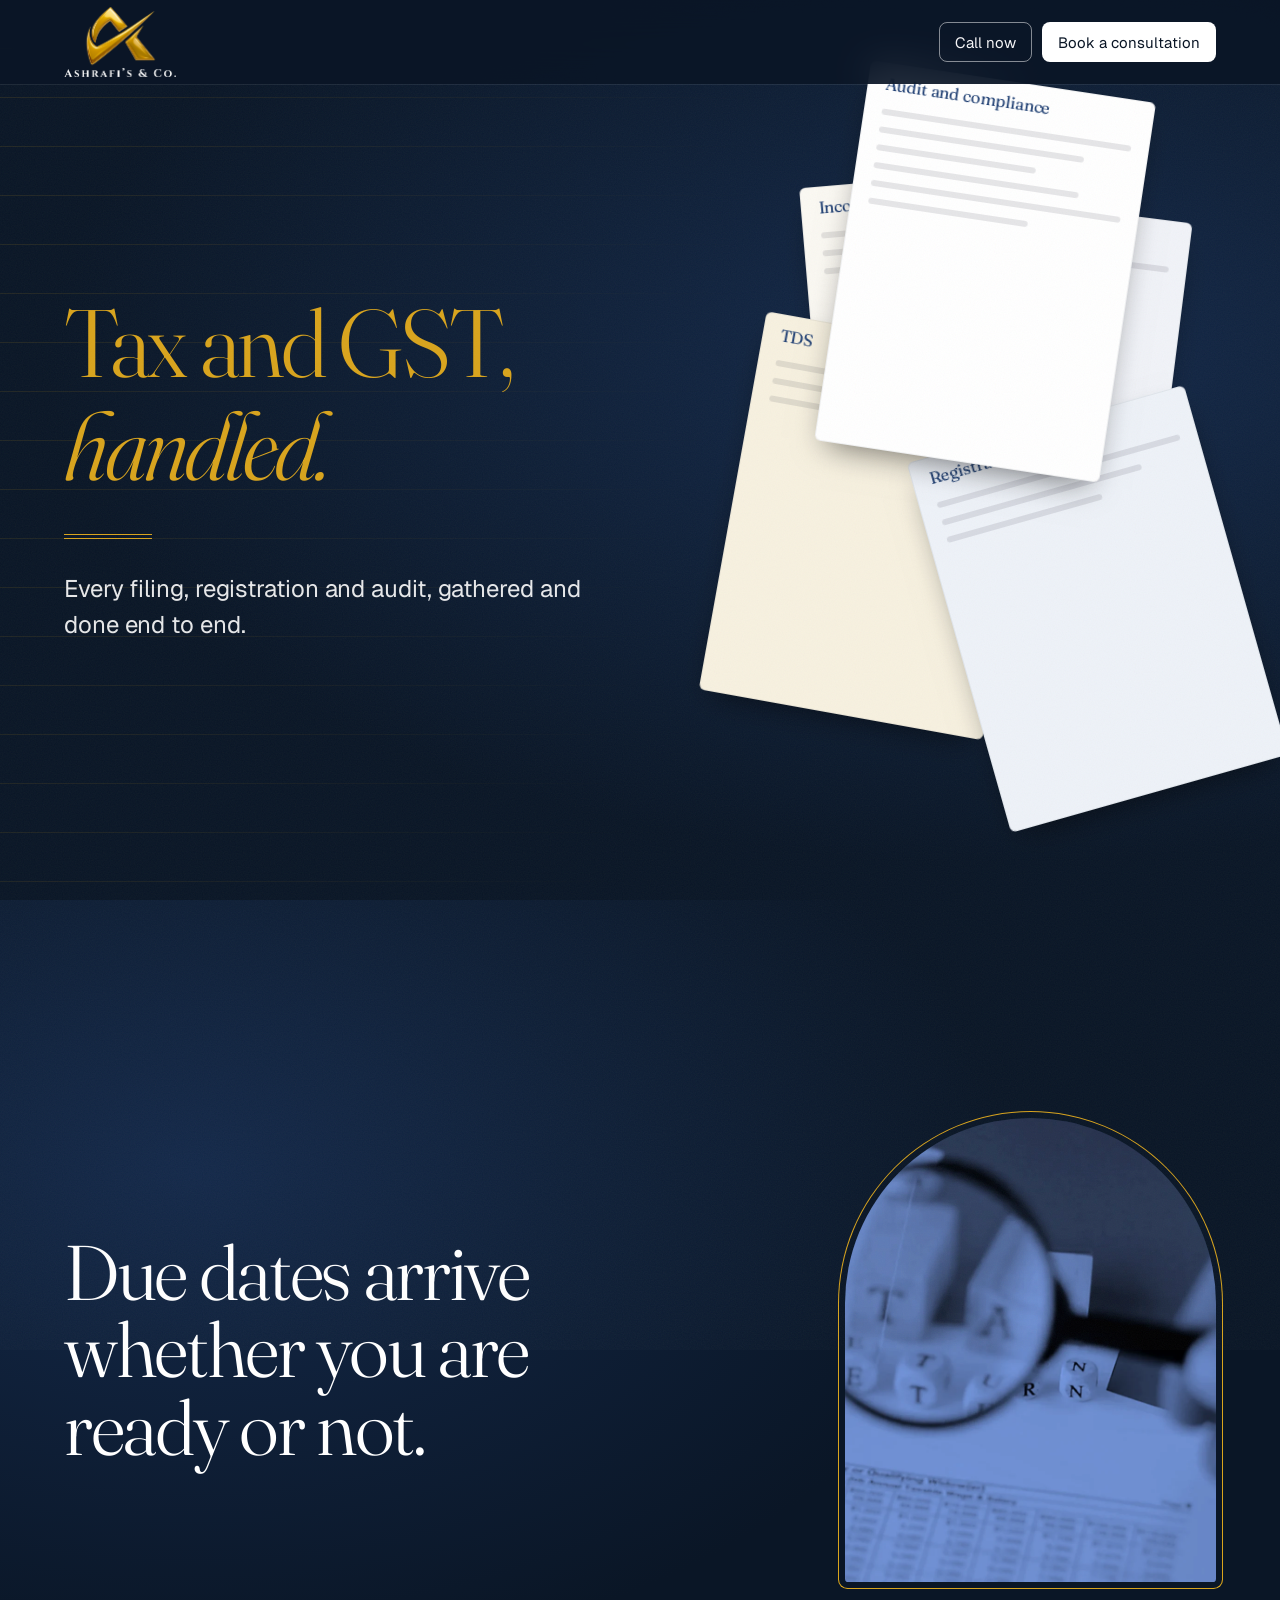
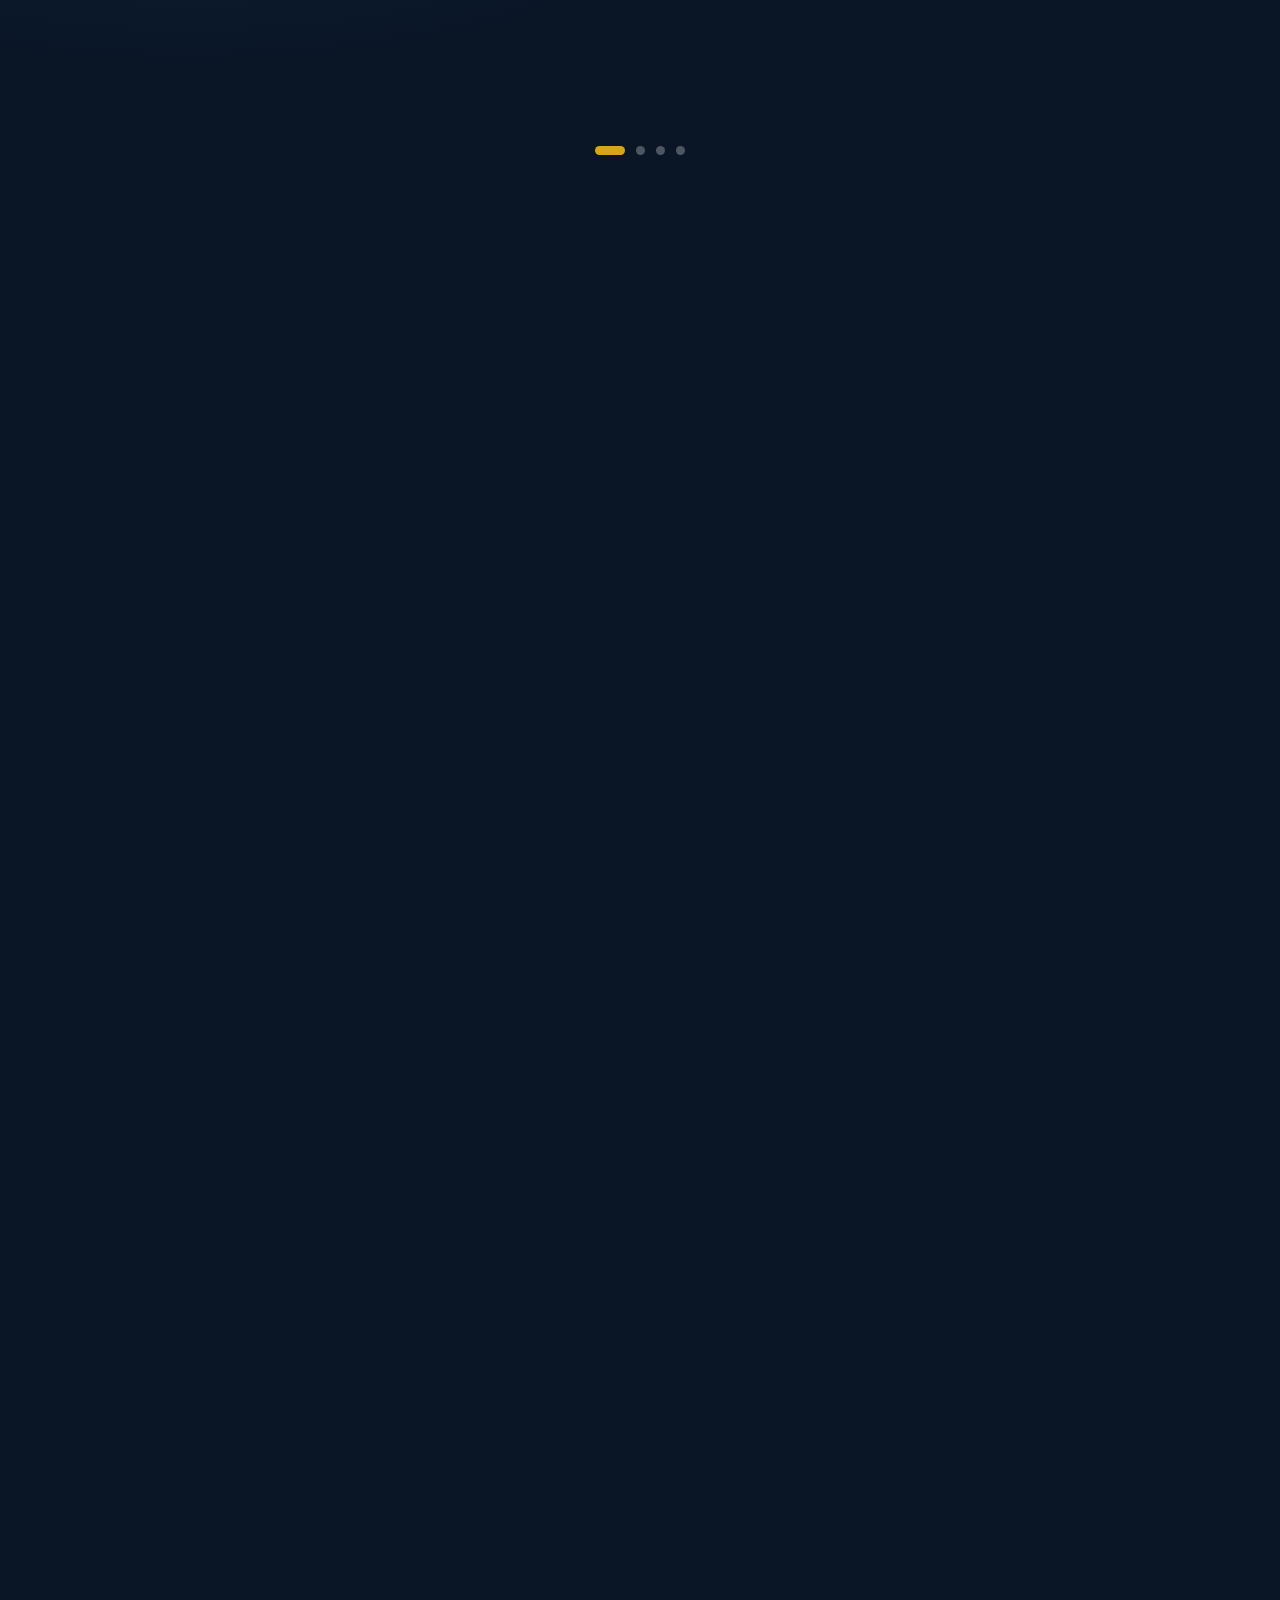
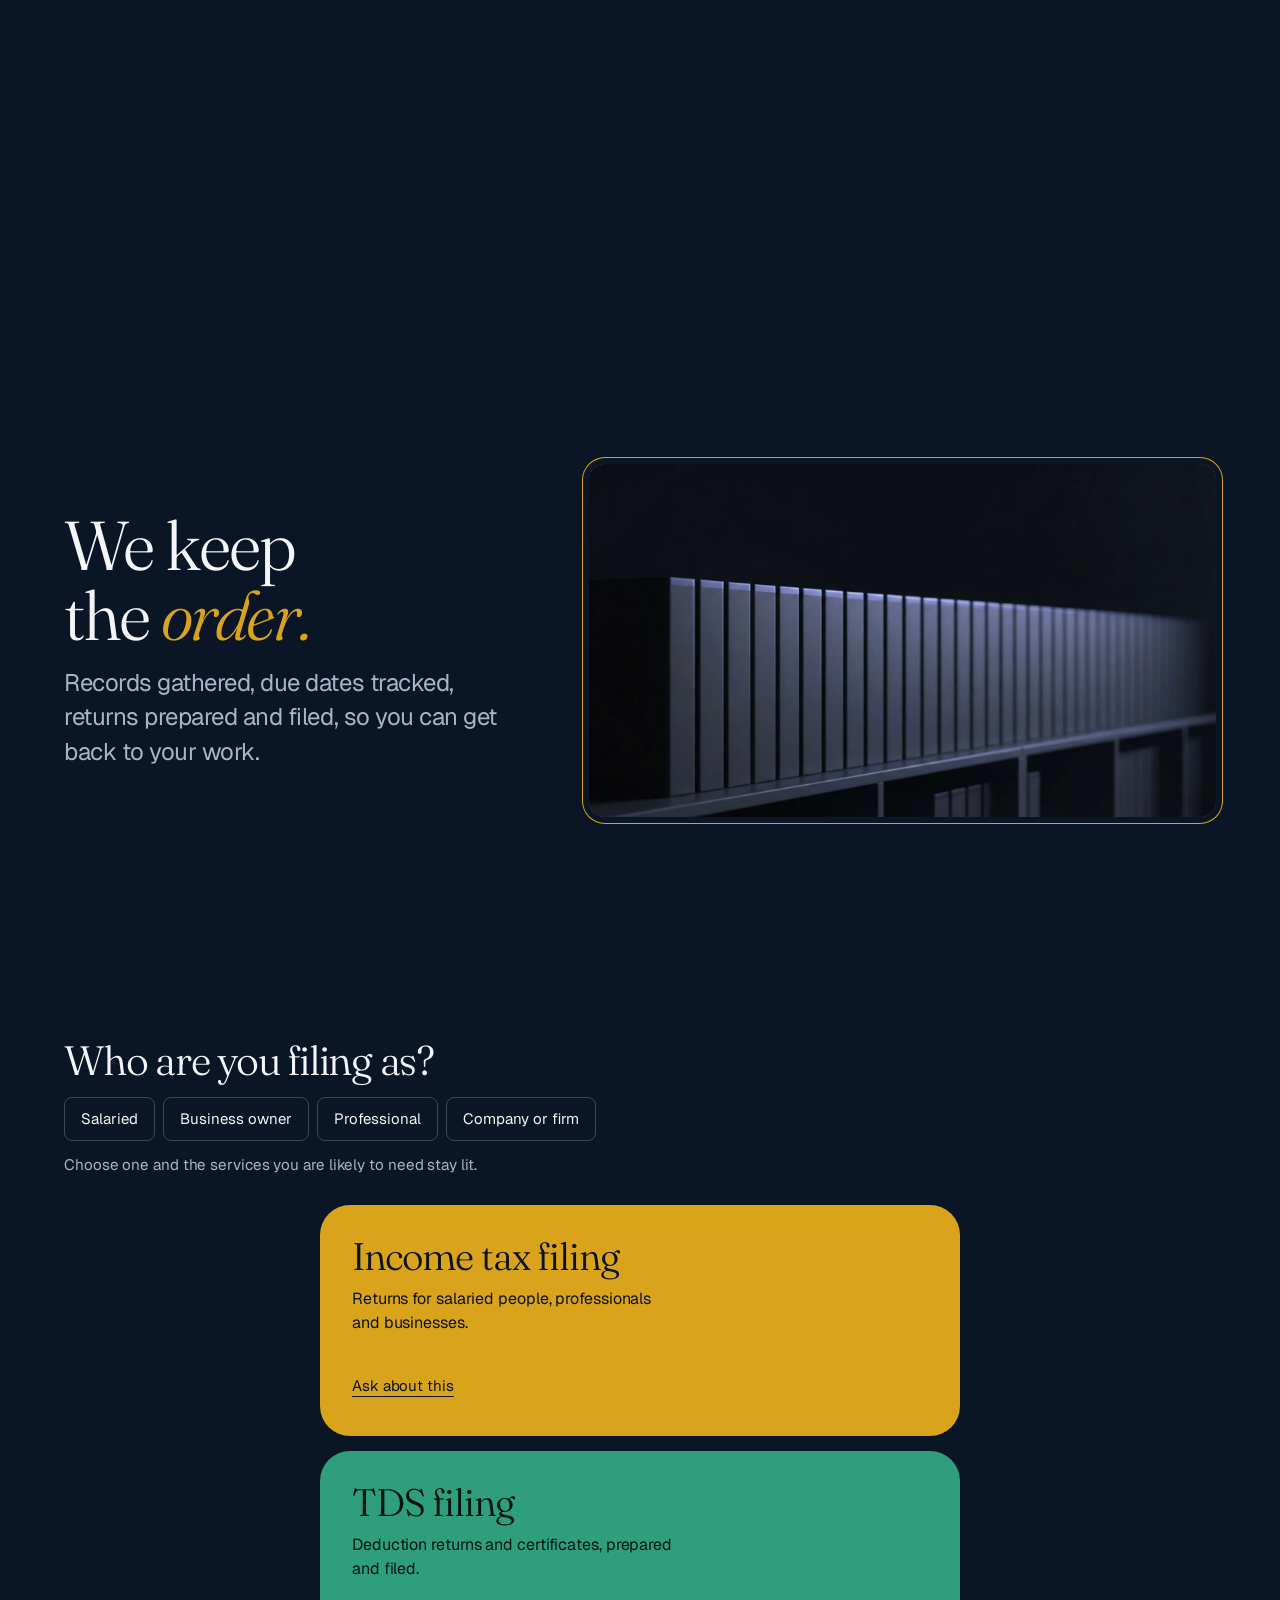
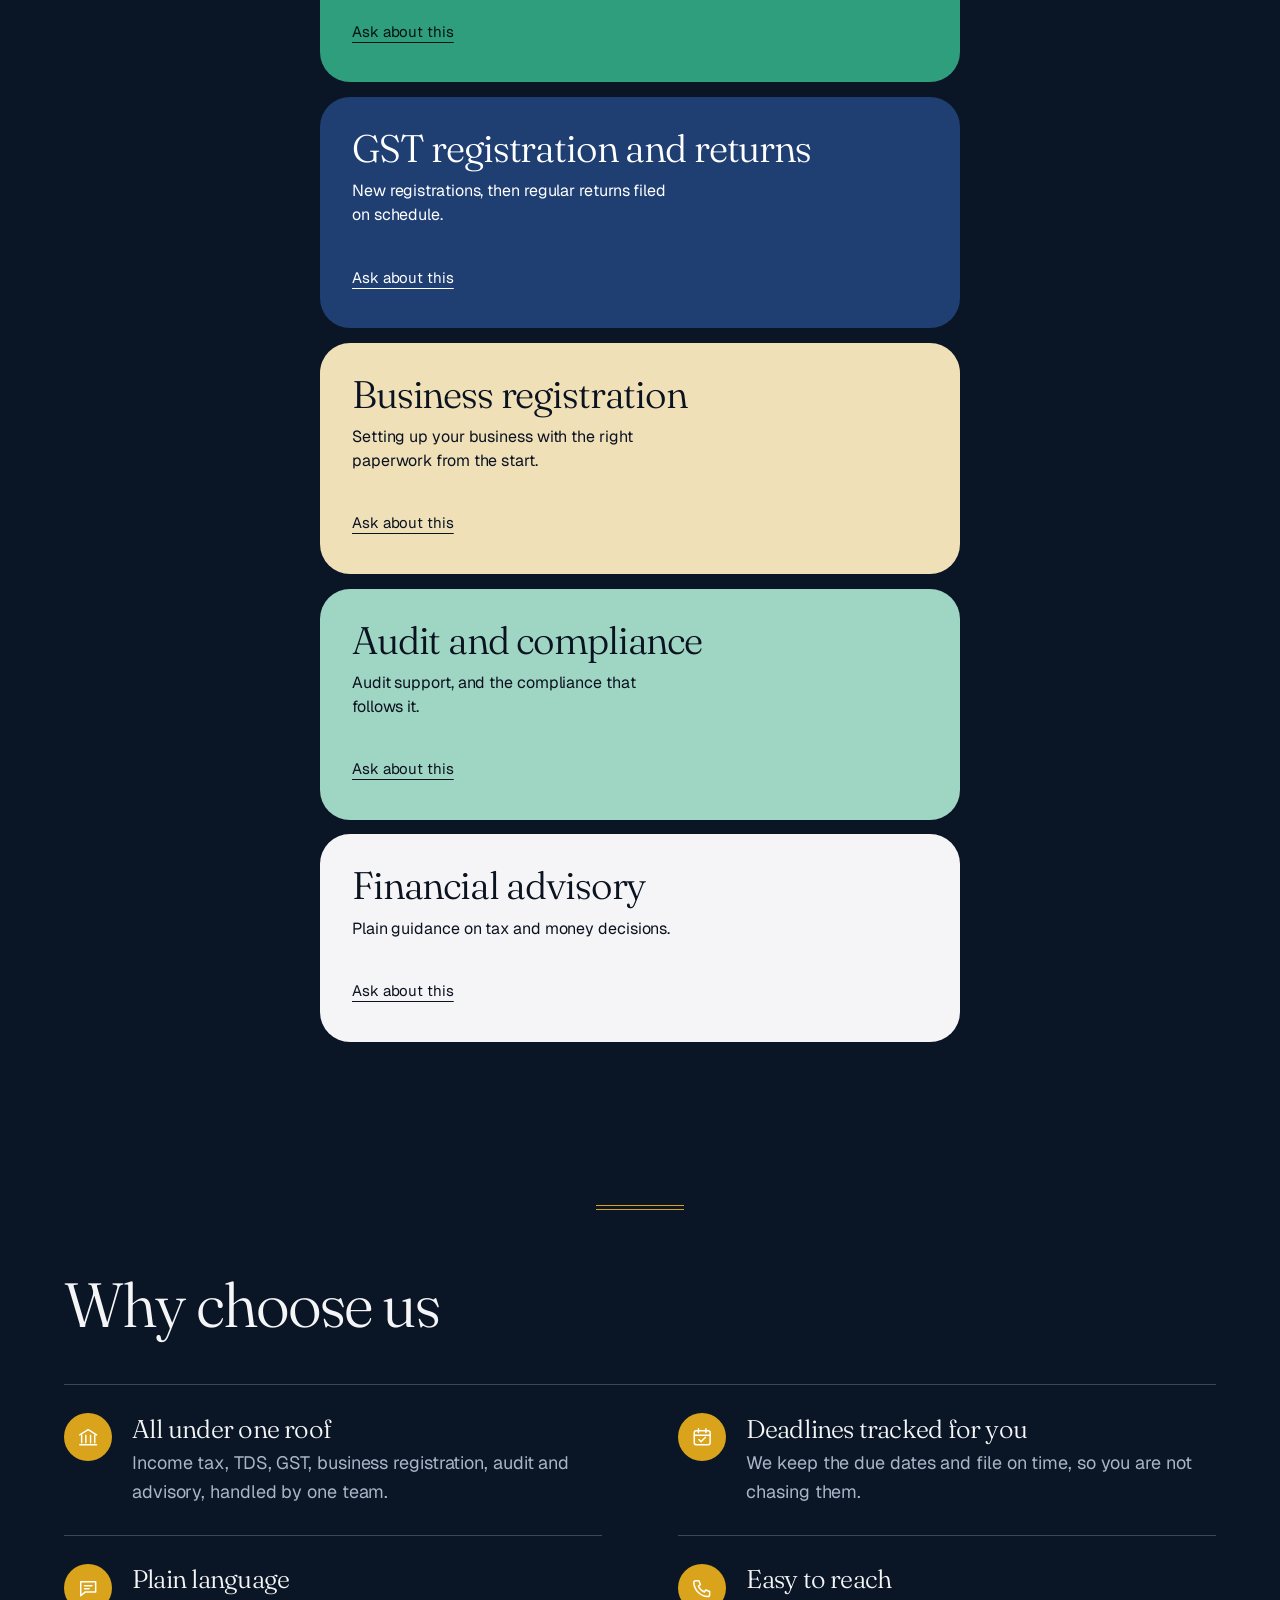
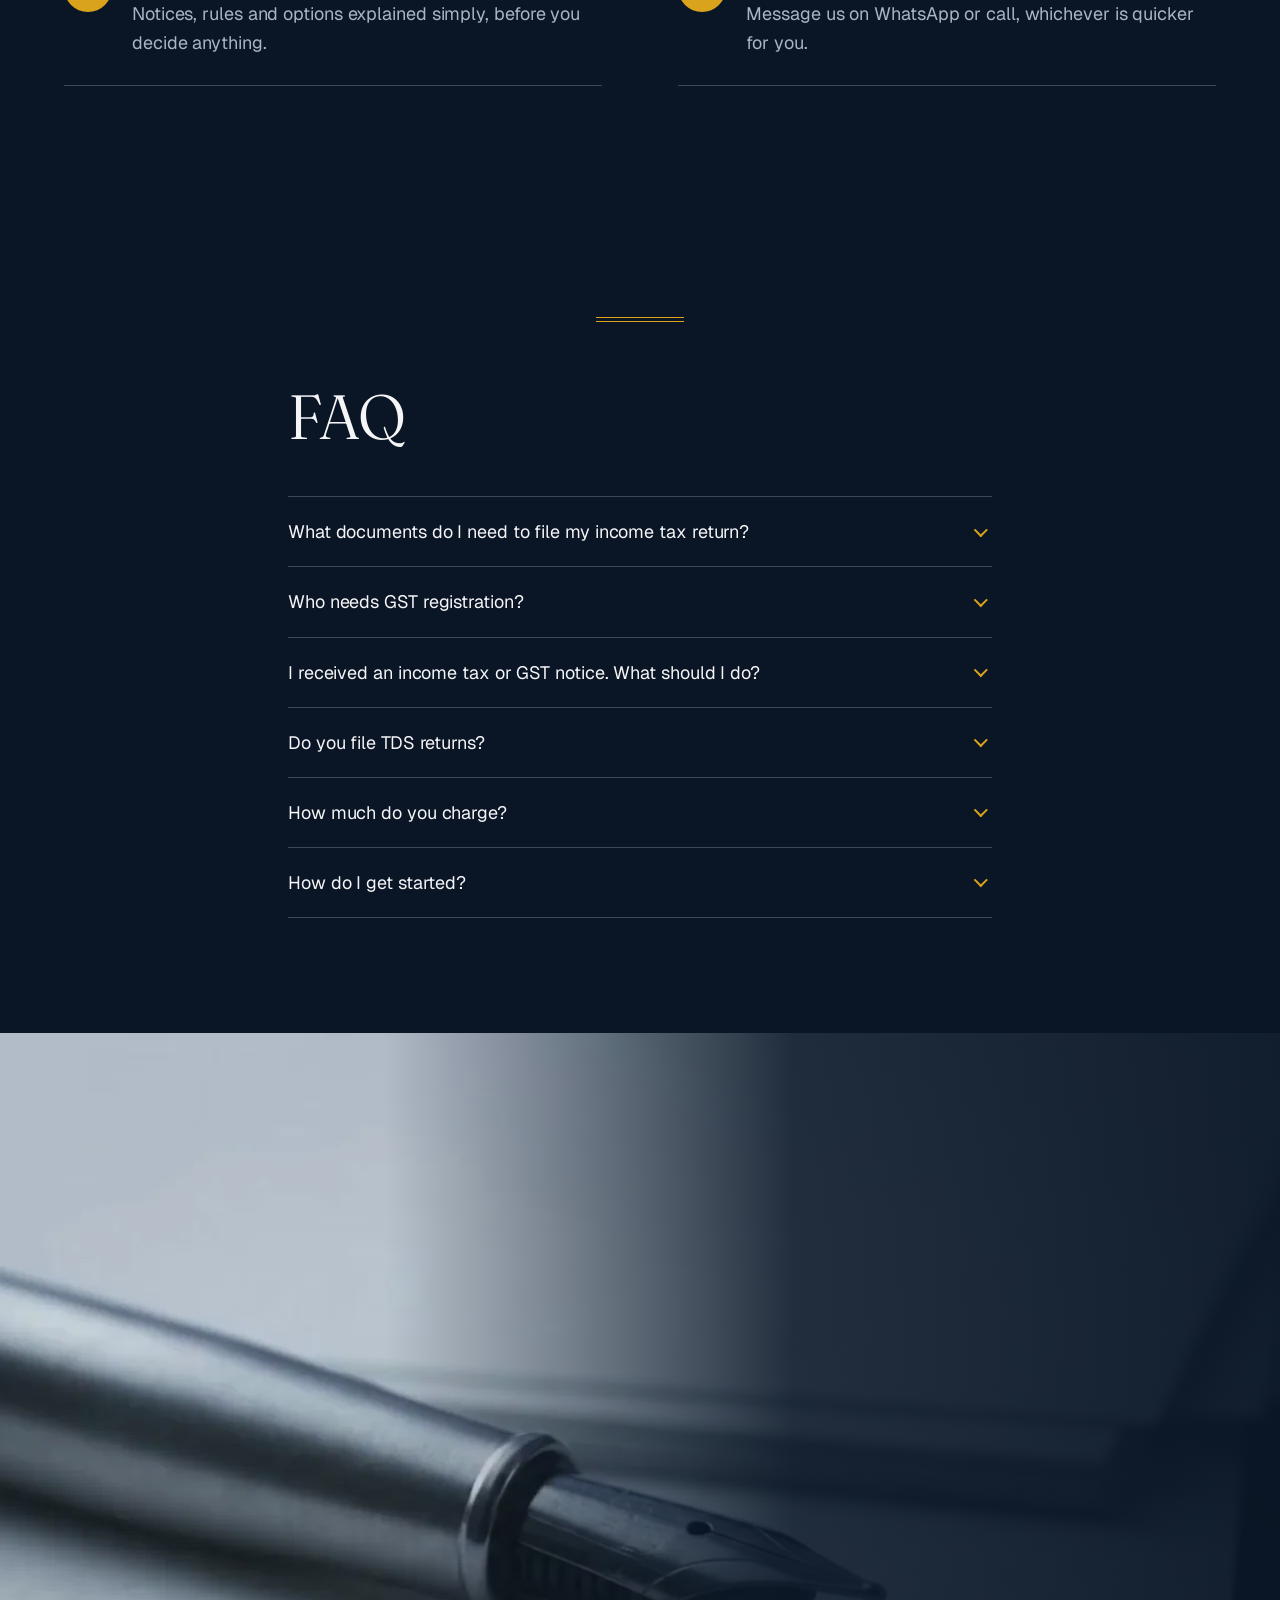
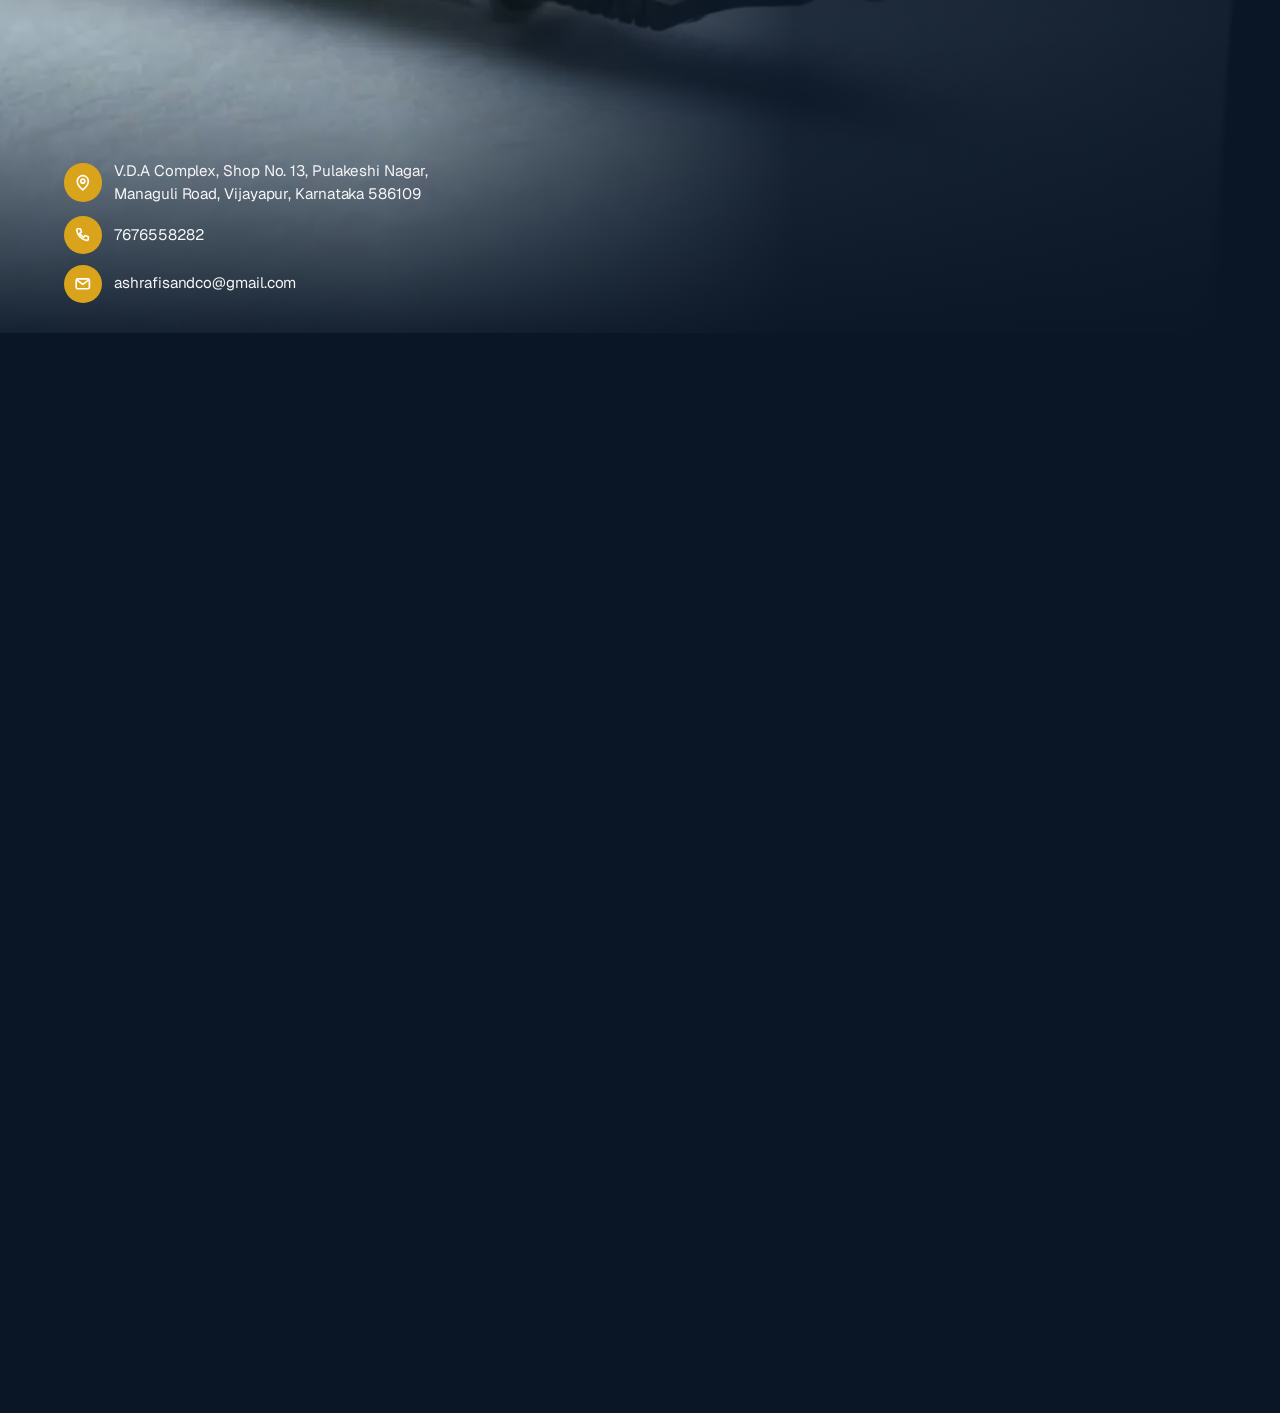
==== commit 2abe6297: "Sideways-swipe statements and stacked service cards at every width Co-Authored-By: Claude Sonnet 5 <" ====
--- a/site/index.html
+++ b/site/index.html
@@ -196,11 +196,23 @@
   .pressure__meter { position: absolute; left: 0; right: 0; bottom: clamp(1.75rem, 5vh, 3rem); display: flex; justify-content: center; align-items: center; gap: 0.7rem; }
   .dot { display: block; width: 0.55rem; height: 0.55rem; border-radius: 999px; background: rgb(255 255 255 / 0.28); transition: width 320ms var(--sc-ease-out), background-color 320ms var(--sc-ease-out); }
   .dot.is-on { width: 1.9rem; background: var(--gold); }
+  /* Hand slide-changing to a real sideways scroll, at every width: the engine's
+     vertical-scroll-driven rail transform is switched off, and the stage
+     becomes its own horizontal scroller with one slide per snap point. A
+     mouse drag stands in for a finger swipe wherever there is no touchscreen. */
+  .slides { transform: none !important; cursor: grab; }
+  .slides:active { cursor: grabbing; }
+  .pressure__stage {
+    overflow-x: auto; overflow-y: hidden; -webkit-overflow-scrolling: touch;
+    scroll-snap-type: x mandatory; scroll-behavior: smooth;
+  }
+  .slide { scroll-snap-align: center; }
   @media (max-width: 860px) {
     .slide__in { flex-direction: column-reverse; align-items: flex-start; justify-content: center; gap: 1.5rem; }
     .slide__img { width: min(46vw, 13rem); }
     .pressure__line { max-width: 100%; font-size: clamp(2rem, 1rem + 5vw, 3.2rem); }
-  }  .turn { padding-block: var(--sc-8) var(--sc-section); }
+  }
+  .turn { padding-block: var(--sc-8) var(--sc-section); }
   .turn__grid {
     display: grid; grid-template-columns: minmax(0, 5fr) minmax(0, 7fr);
     gap: clamp(2rem, 6vw, 6rem); align-items: center;
@@ -258,9 +270,15 @@
   .tile--audit   { --tile: #9fd5c3; }
   .tile--advisory{ --tile: #f5f5f7; --tile-ink: #0b1220; }
   .tile.is-off   { --tile: var(--graphite); --tile-ink: var(--sc-ink-soft); }
+  /* Hand the tiles back to ordinary vertical flow, at every width: the
+     engine's horizontal, scroll-pinned rail is switched off in favour of a
+     plain stacked list, one card below the other. */
+  #services { height: auto !important; }
+  .services__stage { position: static; height: auto; overflow: visible; padding-bottom: 3rem; }
+  .rail { flex-direction: column; align-items: center; transform: none !important; }
+  .tile { width: min(100%, 40rem); }
   @media (max-width: 640px) {
     .services__stage { padding-bottom: calc(var(--dock-h) + 0.75rem); }
-    .tile { width: min(78vw, 19rem); padding: 1.5rem; }
     .chip { flex: 1 1 calc(50% - 0.5rem); }
   }
   @media (max-height: 640px) { .who__hint { display: none; } }
@@ -619,20 +637,21 @@
   io.observe(fig);
 })();
 
-/* Statements: the slide in focus is lit, its neighbours soften and blur, and dots
-   show progress. Skipped under reduced motion, where the lines stay plain. */
+/* Statements: the slide in focus is lit, its neighbours soften and blur, and
+   dots show progress. Skipped under reduced motion, where the lines stay
+   plain. Slide-changing is a real sideways scroll at every width (see the
+   matching CSS), so progress is read from the stage's own scroll position.
+   A mouse drag on the rail stands in for a finger swipe on a non-touch
+   pointer, since a plain scroll container gives desktop no obvious handle. */
 (function () {
   var sec = document.querySelector('.statements');
   if (!sec || window.matchMedia('(prefers-reduced-motion: reduce)').matches) return;
+  var stage = sec.querySelector('.pressure__stage');
   var rail = sec.querySelector('.slides'), slides = Array.prototype.slice.call(rail.children);
   var dots = Array.prototype.slice.call(sec.querySelectorAll('.dot'));
-  var live = false;
-  function frame() {
-    if (!live) return;
-    var m = new DOMMatrix(getComputedStyle(rail).transform);
-    var over = rail.scrollWidth - window.innerWidth;
-    var p = over > 0 ? Math.min(1, Math.max(0, -m.m41 / over)) : 0;
-    var pos = p * (slides.length - 1);
+
+  function paint() {
+    var pos = stage.scrollLeft / (stage.clientWidth || 1);
     dots.forEach(function (d, i) { d.classList.toggle('is-on', i === Math.round(pos)); });
     slides.forEach(function (s, i) {
       var k = Math.max(0, 1 - Math.abs(pos - i)), box = s.firstElementChild, line = box.querySelector('.pressure__line');
@@ -640,12 +659,33 @@
       box.style.transform = 'scale(' + (0.95 + 0.05 * k).toFixed(3) + ')';
       line.style.filter = 'blur(' + ((1 - k) * 4).toFixed(1) + 'px)';
     });
-    requestAnimationFrame(frame);
-  }
-  new IntersectionObserver(function (es) {
-    live = es[0].isIntersecting;
-    if (live) requestAnimationFrame(frame);
-  }).observe(sec);
+  }
+  stage.addEventListener('scroll', paint, { passive: true });
+  paint();
+
+  // Drag-to-scroll for mice and trackpads: a plain overflow-x scroller has
+  // no visible affordance without touch, so a left-button drag on the rail
+  // pans it the same way a finger would. Move/up listen on the window, not
+  // the rail, so the drag keeps tracking even once the cursor is no longer
+  // over the (now-scrolled) element under it.
+  if (window.matchMedia('(hover: hover) and (pointer: fine)').matches) {
+    var dragging = false, startX = 0, startLeft = 0, moved = false;
+    rail.addEventListener('mousedown', function (e) {
+      if (e.button !== 0) return;
+      dragging = true; moved = false; startX = e.clientX; startLeft = stage.scrollLeft;
+      e.preventDefault();
+    });
+    window.addEventListener('mousemove', function (e) {
+      if (!dragging) return;
+      var dx = e.clientX - startX;
+      if (Math.abs(dx) > 4) moved = true;
+      stage.scrollLeft = startLeft - dx;
+    });
+    window.addEventListener('mouseup', function () { dragging = false; });
+    // A drag that actually moved the rail should not also fire the link/button
+    // under the pointer when it lifts.
+    rail.addEventListener('click', function (e) { if (moved) { e.preventDefault(); e.stopPropagation(); } }, true);
+  }
 })();
 
 /* Hero: the headline settles, then loose papers drift in, gather into one file and
